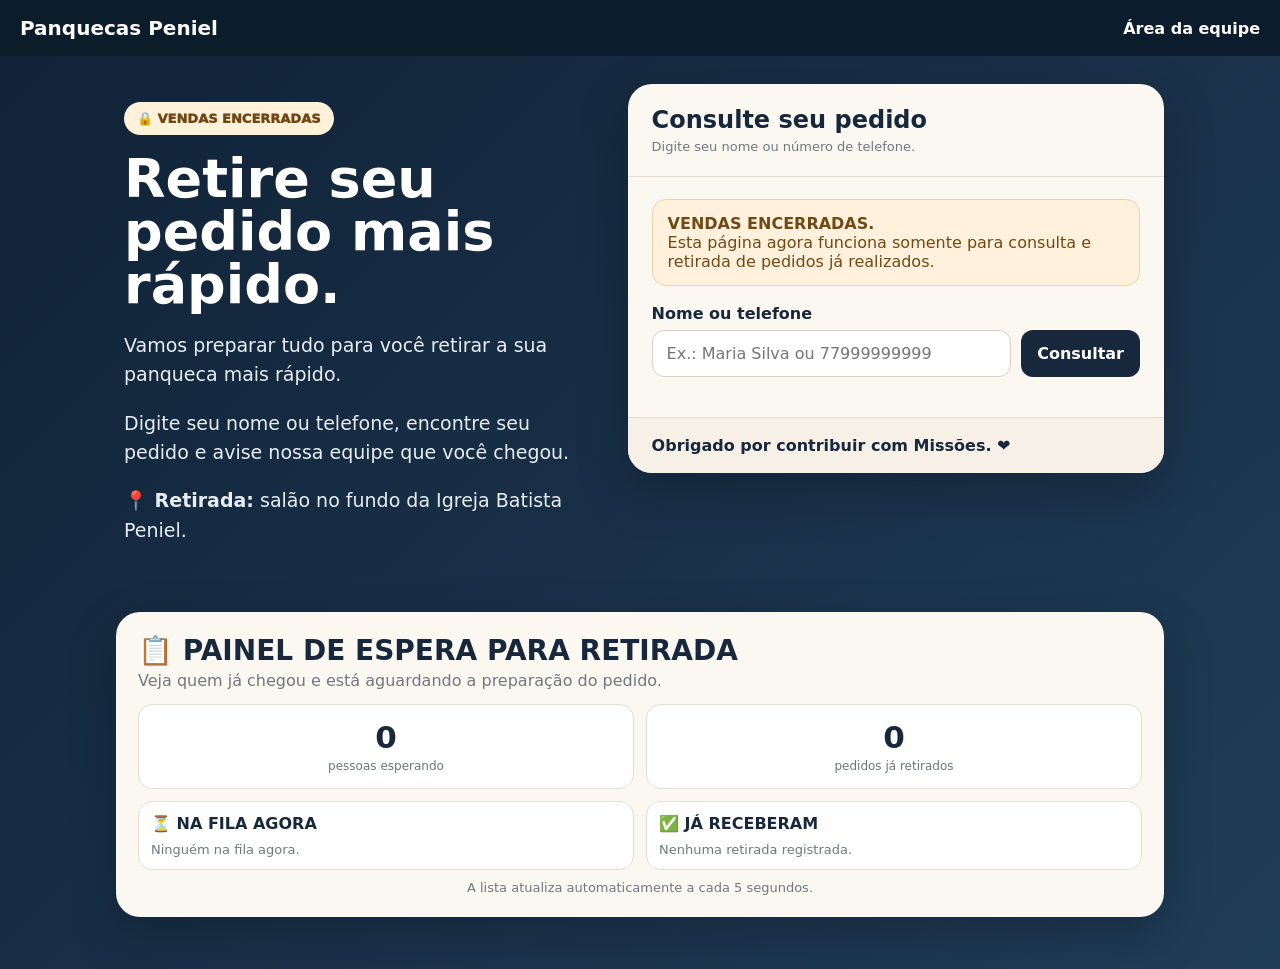
==== index.html @ 9e2b0b53 "Destaca painel público de espera para retirada" ====
<!doctype html>
<html lang="pt-BR">
<head>
  <meta charset="utf-8" />
  <meta name="viewport" content="width=device-width,initial-scale=1,viewport-fit=cover" />
  <title>Panquecas Peniel — Retirada</title>
  <meta name="theme-color" content="#17283c" />
  <style>
    :root{--navy:#17283c;--navy2:#203d58;--cream:#fbf8f2;--gold:#bf852e;--green:#2f6a39;--red:#96382f;--line:#e6ded2;--muted:#70777e}
    *{box-sizing:border-box}
    body{margin:0;font-family:Inter,system-ui,-apple-system,Segoe UI,sans-serif;background:linear-gradient(135deg,#102236,#203d58);color:var(--navy);min-height:100vh}
    button,input,select{font:inherit}
    .top{display:flex;align-items:center;gap:14px;padding:16px 20px;color:#fff;background:rgba(11,28,43,.94);position:sticky;top:0;z-index:5}
    .brand{font-weight:900;font-size:20px}.spacer{flex:1}.top a{color:#fff;text-decoration:none;font-weight:800}
    .wrap{max-width:1080px;margin:0 auto;padding:28px 16px 52px}
    .hero{display:grid;grid-template-columns:1fr 1.1fr;gap:24px;align-items:start}
    .copy{color:#fff;padding:18px 8px}.copy h1{font-size:54px;line-height:.98;margin:18px 0 14px}.copy p{font-size:19px;line-height:1.55;color:#e6edf3}
    .lock{display:inline-block;padding:9px 13px;border-radius:999px;background:#fff1da;color:#6e4714;font-weight:950;font-size:13px}
    .card{background:var(--cream);border-radius:24px;overflow:hidden;box-shadow:0 18px 50px rgba(0,0,0,.25)}
    .head{padding:22px 24px;border-bottom:1px solid var(--line)}.head h2{margin:0 0 5px}.body{padding:22px 24px}.foot{padding:18px 24px;border-top:1px solid var(--line);background:#f6f0e7}
    .notice{padding:14px 15px;border-radius:14px;background:#fff1db;color:#704914;border:1px solid #ecd2a6;margin-bottom:18px}
    label{display:block;font-weight:850;margin:0 0 7px}.lookup{display:grid;grid-template-columns:1fr auto;gap:10px}
    input,select{width:100%;padding:13px 14px;border:1px solid #d7cfc4;border-radius:12px;background:#fff}
    .btn{border:0;border-radius:12px;padding:13px 16px;font-weight:900;cursor:pointer}.primary{background:var(--navy);color:#fff}.gold{background:var(--gold);color:#fff}.ghost{background:#f1ece5;color:#27384b}
    .error{margin-top:14px;padding:12px 14px;border-radius:12px;background:#fdecea;color:#91372f;border:1px solid #f0cbc6}.msg{margin-top:14px;padding:13px 15px;border-radius:12px;background:#e9f4eb;color:#2f6538;border:1px solid #cfe1d2}
    .queue{margin-top:20px;padding:16px;border:1px solid var(--line);border-radius:16px;background:#f7f2ea}.queueBoard{grid-column:1/-1;margin-top:6px;background:var(--cream);border-radius:24px;padding:22px;box-shadow:0 18px 50px rgba(0,0,0,.22)}.queueBoard h2{margin:0 0 4px;font-size:28px}.queueBoard .lead{margin:0 0 14px;color:var(--muted)}.qgrid{display:grid;grid-template-columns:1fr 1fr;gap:12px}.qstat{text-align:center;background:#fff;border:1px solid var(--line);border-radius:14px;padding:14px}.qstat b{display:block;font-size:31px}.qstat span{font-size:12px;color:#6d747a}.qlists{display:grid;grid-template-columns:1fr 1fr;gap:12px;margin-top:12px}.qlist{background:#fff;border:1px solid var(--line);border-radius:14px;padding:12px}.qlist h4{margin:0 0 9px}.qperson{display:flex;justify-content:space-between;align-items:center;gap:8px;padding:9px 0;border-top:1px solid #eee7de}.qperson:first-of-type{border-top:0}.qpos{min-width:30px;height:30px;border-radius:50%;display:grid;place-items:center;background:#fff0d7;font-weight:950;color:#704914}.qname{flex:1;font-weight:800}.qticket{font-size:12px;color:var(--muted)}
    .results{margin-top:18px}.order{border:1px solid #ded5c9;background:#fff;border-radius:16px;padding:15px;margin-top:12px}.order h3{margin:3px 0}.row{display:flex;gap:10px;justify-content:space-between;align-items:flex-start}
    .pill{font-size:11px;font-weight:900;padding:6px 9px;border-radius:999px}.ok{background:#e8f3ea;color:var(--green)}.wait{background:#fdecea;color:var(--red)}
    .qty{display:grid;grid-template-columns:repeat(3,1fr);gap:8px;margin:12px 0}.qty div{text-align:center;background:#f5f1eb;border-radius:10px;padding:9px}.qty b{display:block;font-size:21px}.muted{color:var(--muted);font-size:13px}
    .admin{display:none}.stats{display:grid;grid-template-columns:repeat(auto-fit,minmax(130px,1fr));gap:10px;margin:16px 0}.stat{background:#fff;border:1px solid var(--line);border-radius:14px;padding:13px}.stat b{display:block;font-size:26px}
    .tools{display:grid;grid-template-columns:1fr 220px auto;gap:8px;margin:12px 0}.orders{display:grid;gap:10px}.aitem{background:#fff;border:1px solid var(--line);border-radius:14px;padding:14px;display:grid;grid-template-columns:1.4fr 1fr 1fr 1.3fr;gap:12px;align-items:center}
    .actions{display:flex;flex-wrap:wrap;gap:6px}.actions button,.actions select{font-size:12px;padding:8px;border-radius:9px}.login{max-width:420px;margin:50px auto;background:#fff;border-radius:20px;padding:24px}
    @media(max-width:850px){.hero{grid-template-columns:1fr}.copy h1{font-size:42px}.aitem{grid-template-columns:1fr}.tools{grid-template-columns:1fr}.lookup{grid-template-columns:1fr}.qgrid{grid-template-columns:1fr 1fr}.qlists{grid-template-columns:1fr}}
  </style>
</head>
<body>
  <div class="top"><div class="brand">Panquecas Peniel</div><div class="spacer"></div><a id="modeLink" href="?admin=1">Área da equipe</a></div>
  <div class="wrap">
    <section id="public" class="hero">
      <div class="copy">
        <span class="lock">🔒 VENDAS ENCERRADAS</span>
        <h1>Retire seu pedido mais rápido.</h1>
        <p>Vamos preparar tudo para você retirar a sua panqueca mais rápido.</p>
        <p>Digite seu nome ou telefone, encontre seu pedido e avise nossa equipe que você chegou.</p>
        <p><b>📍 Retirada:</b> salão no fundo da Igreja Batista Peniel.</p>
      </div>
      <div class="card">
        <div class="head"><h2>Consulte seu pedido</h2><div class="muted">Digite seu nome ou número de telefone.</div></div>
        <div class="body">
          <div class="notice"><b>VENDAS ENCERRADAS.</b><br>Esta página agora funciona somente para consulta e retirada de pedidos já realizados.</div>
          <label for="q">Nome ou telefone</label>
          <div class="lookup"><input id="q" autocomplete="name" placeholder="Ex.: Maria Silva ou 77999999999" /><button class="btn primary" id="searchBtn">Consultar</button></div>
          <div id="publicMsg"></div><div id="results" class="results"></div>
          
        </div>
        <div class="foot"><b>Obrigado por contribuir com Missões. ❤️</b></div>
      </div>
      <div class="queueBoard">
        <h2>📋 PAINEL DE ESPERA PARA RETIRADA</h2>
        <p class="lead">Veja quem já chegou e está aguardando a preparação do pedido.</p>
        <div class="qgrid">
          <div class="qstat"><b id="waitingCount">0</b><span>pessoas esperando</span></div>
          <div class="qstat"><b id="receivedCount">0</b><span>pedidos já retirados</span></div>
        </div>
        <div class="qlists">
          <div class="qlist">
            <h4>⏳ NA FILA AGORA</h4>
            <div id="waitingList"><div class="muted">Ninguém na fila agora.</div></div>
          </div>
          <div class="qlist">
            <h4>✅ JÁ RECEBERAM</h4>
            <div id="receivedList"><div class="muted">Nenhuma retirada registrada.</div></div>
          </div>
        </div>
        <div class="muted" style="text-align:center;margin-top:10px">A lista atualiza automaticamente a cada 5 segundos.</div>
      </div>
    </section>
    <section id="admin" class="admin"></section>
  </div>
<script>
const API='https://fymmeiefawrvuwworhso.supabase.co/functions/v1/orders-api';
let currentQuery='',adminPass=sessionStorage.getItem('peniel_admin')||'',orders=[],filter='all';
function esc(s){return String(s??'').replace(/[&<>"]/g,c=>({'&':'&amp;','<':'&lt;','>':'&gt;','"':'&quot;'}[c]))}
async function req(url,opt={}){opt.headers=Object.assign({'Content-Type':'application/json'},opt.headers||{});const r=await fetch(url,opt);const j=await r.json().catch(()=>({}));if(!r.ok)throw new Error(j.error||'Erro ao processar.');return j}
function statusName(s){const m={awaiting_payment:'Aguardando PIX',new:'Novo',confirmed:'Confirmado',preparing:'Em preparo',separated:'Separado',out_for_delivery:'Saiu p/ entrega',waiting_pickup:'Na fila para retirada',delivered:'Entregue',picked_up:'Recebido / retirado',cancelled:'Cancelado'};return m[s]||s}
function renderQueue(j){document.getElementById('waitingCount').textContent=j.waiting||0;document.getElementById('receivedCount').textContent=j.received||0;const w=document.getElementById('waitingList'),r=document.getElementById('receivedList');if(w)w.innerHTML=(j.waiting_list&&j.waiting_list.length)?j.waiting_list.map(p=>'<div class="qperson"><span class="qpos">'+p.position+'</span><span class="qname">'+esc(p.name)+'</span><span class="qticket">'+esc(p.ticket)+'</span></div>').join(''):'<div class="muted">Ninguém na fila agora.</div>';if(r)r.innerHTML=(j.received_list&&j.received_list.length)?j.received_list.map(p=>'<div class="qperson"><span class="qname">✓ '+esc(p.name)+'</span><span class="qticket">'+esc(p.ticket)+'</span></div>').join(''):'<div class="muted">Nenhuma retirada registrada.</div>'}
async function loadQueue(){try{const j=await req(API+'?action=queue');renderQueue(j)}catch(e){}}
function publicOrder(o){
 const pay=o.payment_status==='paid'?'<span class="pill ok">PAGO</span>':'<span class="pill wait">PAGAMENTO PENDENTE</span>';
 let status,action;
 if(o.fulfillment_method==='delivery'){status='🚚 Pedido marcado para entrega';action='<div class="msg">Seu pedido está marcado para <b>entrega</b>. Aguarde a equipe responsável.</div>'}
 else if(o.order_status==='picked_up'){status='✅ Pedido já retirado';action='<div class="msg">Este pedido já foi marcado como <b>recebido</b>.</div>'}
 else if(o.order_status==='waiting_pickup'){status='⏳ Você está na fila';action='<div class="msg"><b>Vamos preparar tudo para você retirar a sua panqueca mais rápido.</b><br>Dirija-se ao salão no fundo da Igreja Peniel.</div>'}
 else{status='🥞 Pedido localizado';action='<button class="btn gold" style="width:100%" onclick="joinQueue(\''+esc(o.protocol)+'\')">Já cheguei — entrar na fila</button>'}
 return '<div class="order"><div class="row"><div><div class="muted">'+status+'</div><h3>'+esc(o.customer_name)+'</h3><div class="muted">'+esc(o.protocol)+'</div></div>'+pay+'</div><div class="qty"><div><b>'+o.beef_qty+'</b><span>carne</span></div><div><b>'+o.chicken_qty+'</b><span>frango</span></div><div><b>'+o.total_items+'</b><span>total</span></div></div>'+action+'</div>';
}
async function searchOrder(){currentQuery=document.getElementById('q').value.trim();const msg=document.getElementById('publicMsg'),box=document.getElementById('results');msg.innerHTML='';box.innerHTML='';if(currentQuery.length<3){msg.innerHTML='<div class="error">Digite seu nome ou telefone.</div>';return}document.getElementById('searchBtn').disabled=true;try{const j=await req(API+'?action=lookup',{method:'POST',body:JSON.stringify({query:currentQuery})});if(!j.matches||!j.matches.length){msg.innerHTML='<div class="error">Não encontramos um pedido com esse nome ou telefone. Procure a equipe caso precise de ajuda.</div>'}else{box.innerHTML=(j.matches.length>1?'<b>Encontramos mais de um pedido. Escolha o seu:</b>':'')+j.matches.map(publicOrder).join('')}if(j.counts){renderQueue(j.counts)}}catch(e){msg.innerHTML='<div class="error">'+esc(e.message)+'</div>'}finally{document.getElementById('searchBtn').disabled=false}}
async function joinQueue(protocol){const msg=document.getElementById('publicMsg');try{const j=await req(API+'?action=join_waitlist',{method:'POST',body:JSON.stringify({protocol,query:currentQuery})});msg.innerHTML='<div class="msg">'+esc(j.message||'Você entrou na fila de retirada.')+'</div>';await searchOrder()}catch(e){msg.innerHTML='<div class="error">'+esc(e.message)+'</div>'}}
document.getElementById('searchBtn').onclick=searchOrder;document.getElementById('q').addEventListener('keydown',e=>{if(e.key==='Enter')searchOrder()});
function adminLogin(){adminPass=document.getElementById('pass').value;loadOrders(true)}
function adminLogout(){sessionStorage.removeItem('peniel_admin');adminPass='';orders=[];renderAdmin()}
async function loadOrders(login){try{const j=await req(API+'?action=list',{headers:{'x-admin-password':adminPass}});orders=j.orders||[];sessionStorage.setItem('peniel_admin',adminPass);renderAdmin()}catch(e){if(login)adminPass='';renderAdmin(e.message)}}
async function updateOrder(protocol,patch){try{await req(API+'?action=update',{method:'PATCH',headers:{'x-admin-password':adminPass},body:JSON.stringify(Object.assign({protocol},patch))});await loadOrders(false)}catch(e){alert(e.message)}}
function renderAdmin(err){
 const root=document.getElementById('admin');
 if(!adminPass){root.innerHTML='<div class="login"><h2>Área da equipe</h2><p class="muted">Entre para controlar a fila de retirada.</p><label>Senha</label><input id="pass" type="password" placeholder="Senha da equipe"><div style="height:10px"></div><button class="btn primary" onclick="adminLogin()">Entrar</button>'+(err?'<div class="error">'+esc(err)+'</div>':'')+'</div>';return}
 const waiting=orders.filter(o=>o.fulfillment_method==='pickup'&&o.order_status==='waiting_pickup').length,received=orders.filter(o=>o.fulfillment_method==='pickup'&&o.order_status==='picked_up').length,delivered=orders.filter(o=>o.fulfillment_method==='delivery'&&o.order_status==='delivered').length,paid=orders.filter(o=>o.payment_status==='paid').length,items=orders.reduce((a,o)=>a+Number(o.total_items||0),0),list=orders.filter(o=>filter==='all'||o.order_status===filter);
 const opts=['all','waiting_pickup','picked_up','new','confirmed','preparing','separated','out_for_delivery','delivered','cancelled'].map(s=>'<option value="'+s+'" '+(filter===s?'selected':'')+'>'+(s==='all'?'Todos os status':statusName(s))+'</option>').join('');
 root.innerHTML='<div class="card"><div class="head"><div class="row"><div><h2>Fila e entregas</h2><div class="muted">Atualização automática a cada 5 segundos.</div></div><button class="btn ghost" onclick="adminLogout()">Sair</button></div></div><div class="body"><div class="stats"><div class="stat">Na fila<b>'+waiting+'</b></div><div class="stat">Já retiraram<b>'+received+'</b></div><div class="stat">Entregues<b>'+delivered+'</b></div><div class="stat">Pagos<b>'+paid+'</b></div><div class="stat">Pedidos<b>'+orders.length+'</b></div><div class="stat">Panquecas<b>'+items+'</b></div></div><div class="tools"><input id="asearch" placeholder="Buscar nome ou protocolo"><select onchange="filter=this.value;renderAdmin()">'+opts+'</select><button class="btn ghost" onclick="loadOrders(false)">Atualizar</button></div><div class="orders" id="ordersBox">'+list.map(adminRow).join('')+'</div></div></div>';
 document.getElementById('asearch').addEventListener('input',function(){const q=this.value.toLowerCase();document.getElementById('ordersBox').innerHTML=orders.filter(o=>(filter==='all'||o.order_status===filter)&&(o.customer_name.toLowerCase().includes(q)||o.protocol.toLowerCase().includes(q))).map(adminRow).join('')});
}
function adminRow(o){
 let quick='';
 if(o.fulfillment_method==='pickup'&&o.order_status==='waiting_pickup')quick='<button class="btn gold" onclick="updateOrder(\''+o.protocol+'\',{order_status:\'picked_up\'})">✓ Recebido</button>';
 else if(o.fulfillment_method==='pickup'&&o.order_status!=='picked_up'&&o.order_status!=='cancelled')quick='<button class="btn ghost" onclick="updateOrder(\''+o.protocol+'\',{order_status:\'waiting_pickup\'})">Colocar na fila</button>';
 else if(o.fulfillment_method==='delivery'&&o.order_status!=='delivered'&&o.order_status!=='cancelled')quick='<button class="btn gold" onclick="updateOrder(\''+o.protocol+'\',{order_status:\'delivered\'})">✓ Entregue</button>';
 const statusOpts=['new','confirmed','preparing','separated','waiting_pickup','picked_up','out_for_delivery','delivered','cancelled'].map(s=>'<option value="'+s+'" '+(o.order_status===s?'selected':'')+'>'+statusName(s)+'</option>').join('');
 return '<div class="aitem"><div><b>'+esc(o.protocol)+' · '+esc(o.customer_name)+'</b><div class="muted">'+esc(o.whatsapp||'')+'</div></div><div><b>'+o.beef_qty+' carne · '+o.chicken_qty+' frango</b><div class="muted">'+o.total_items+' panquecas</div></div><div><span class="pill '+(o.payment_status==='paid'?'ok':'wait')+'">'+(o.payment_status==='paid'?'PAGO':'A RECEBER')+'</span><div class="muted">'+(o.fulfillment_method==='delivery'?'ENTREGA':'RETIRADA')+'</div></div><div class="actions">'+quick+'<select onchange="updateOrder(\''+o.protocol+'\',{order_status:this.value})">'+statusOpts+'</select></div></div>';
}
const isAdmin=new URLSearchParams(location.search).get('admin')==='1';
if(isAdmin){document.getElementById('public').style.display='none';document.getElementById('admin').style.display='block';document.getElementById('modeLink').textContent='← Voltar';document.getElementById('modeLink').href='?';renderAdmin();if(adminPass)loadOrders(false);setInterval(()=>{if(adminPass)loadOrders(false)},5000)}
else{loadQueue();setInterval(loadQueue,5000)}
</script>
</body>
</html>
<!-- deploy-trigger: 2026-09-20 -->
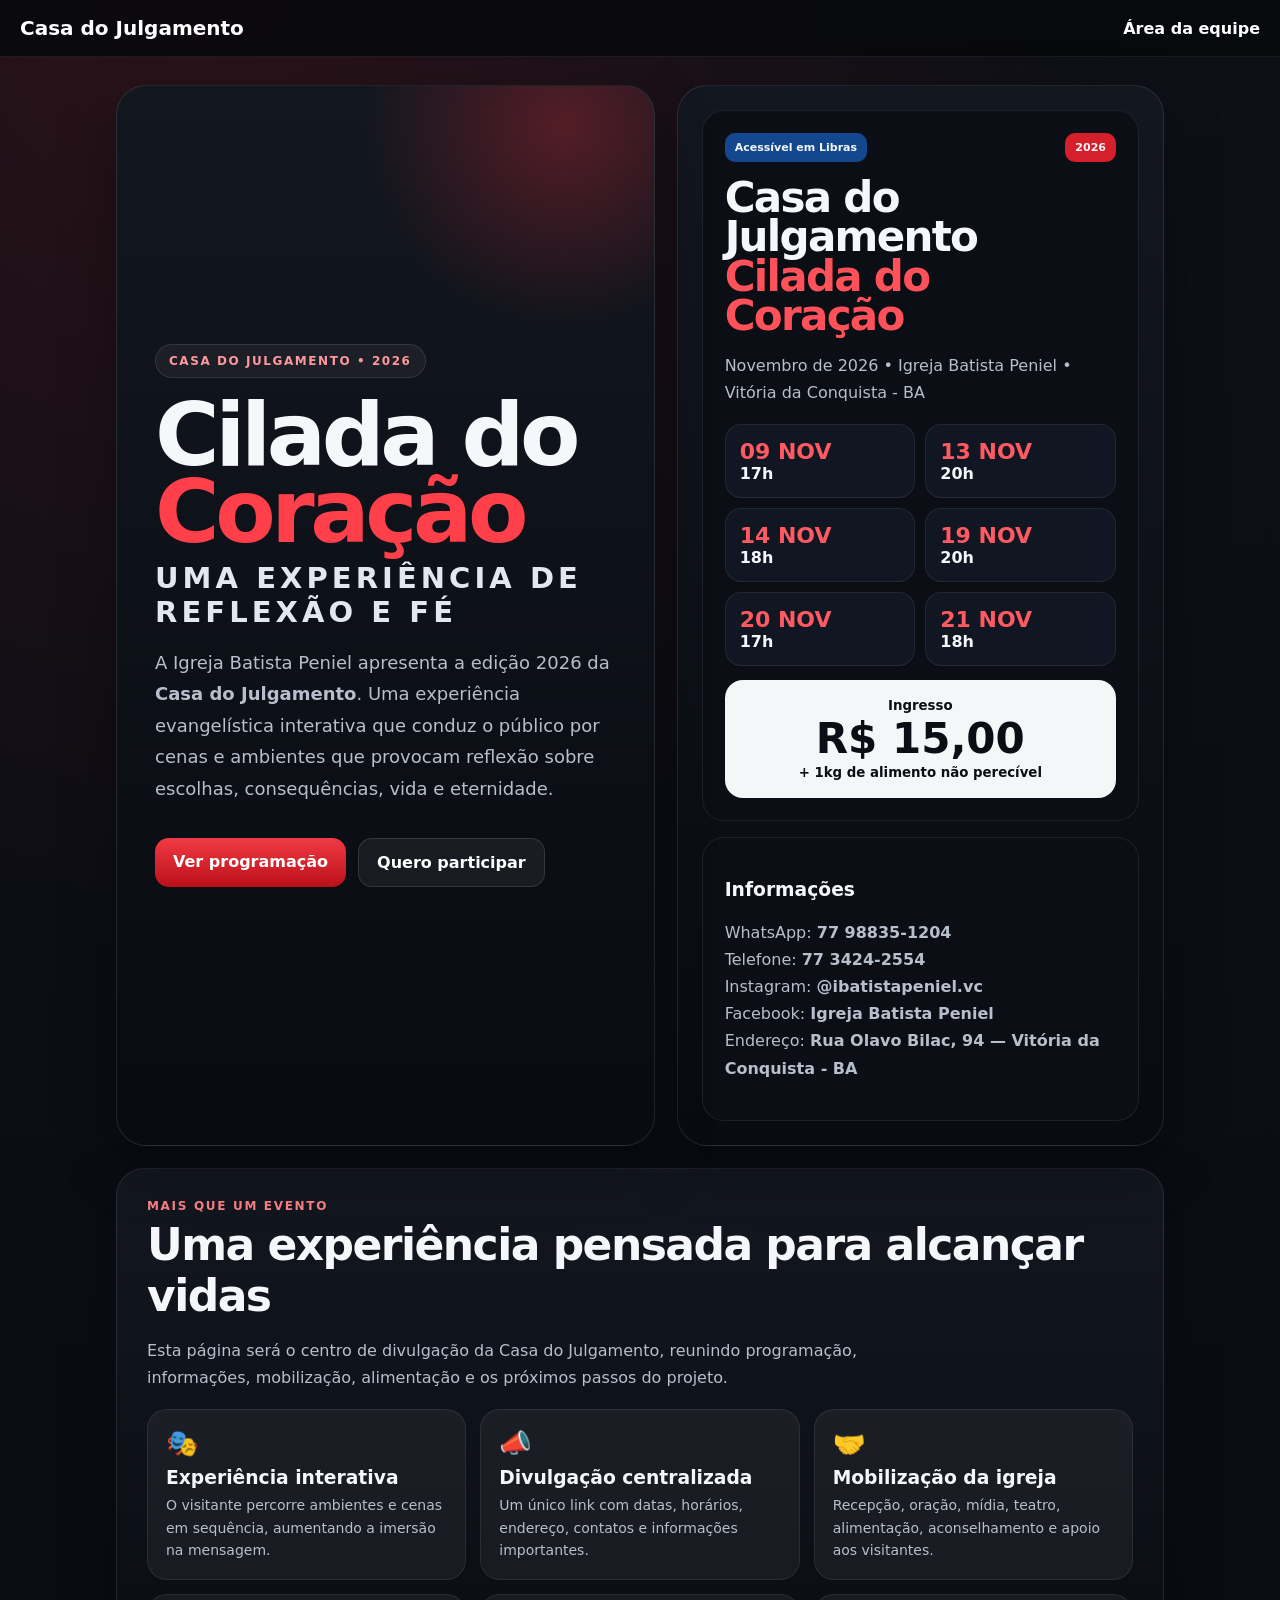
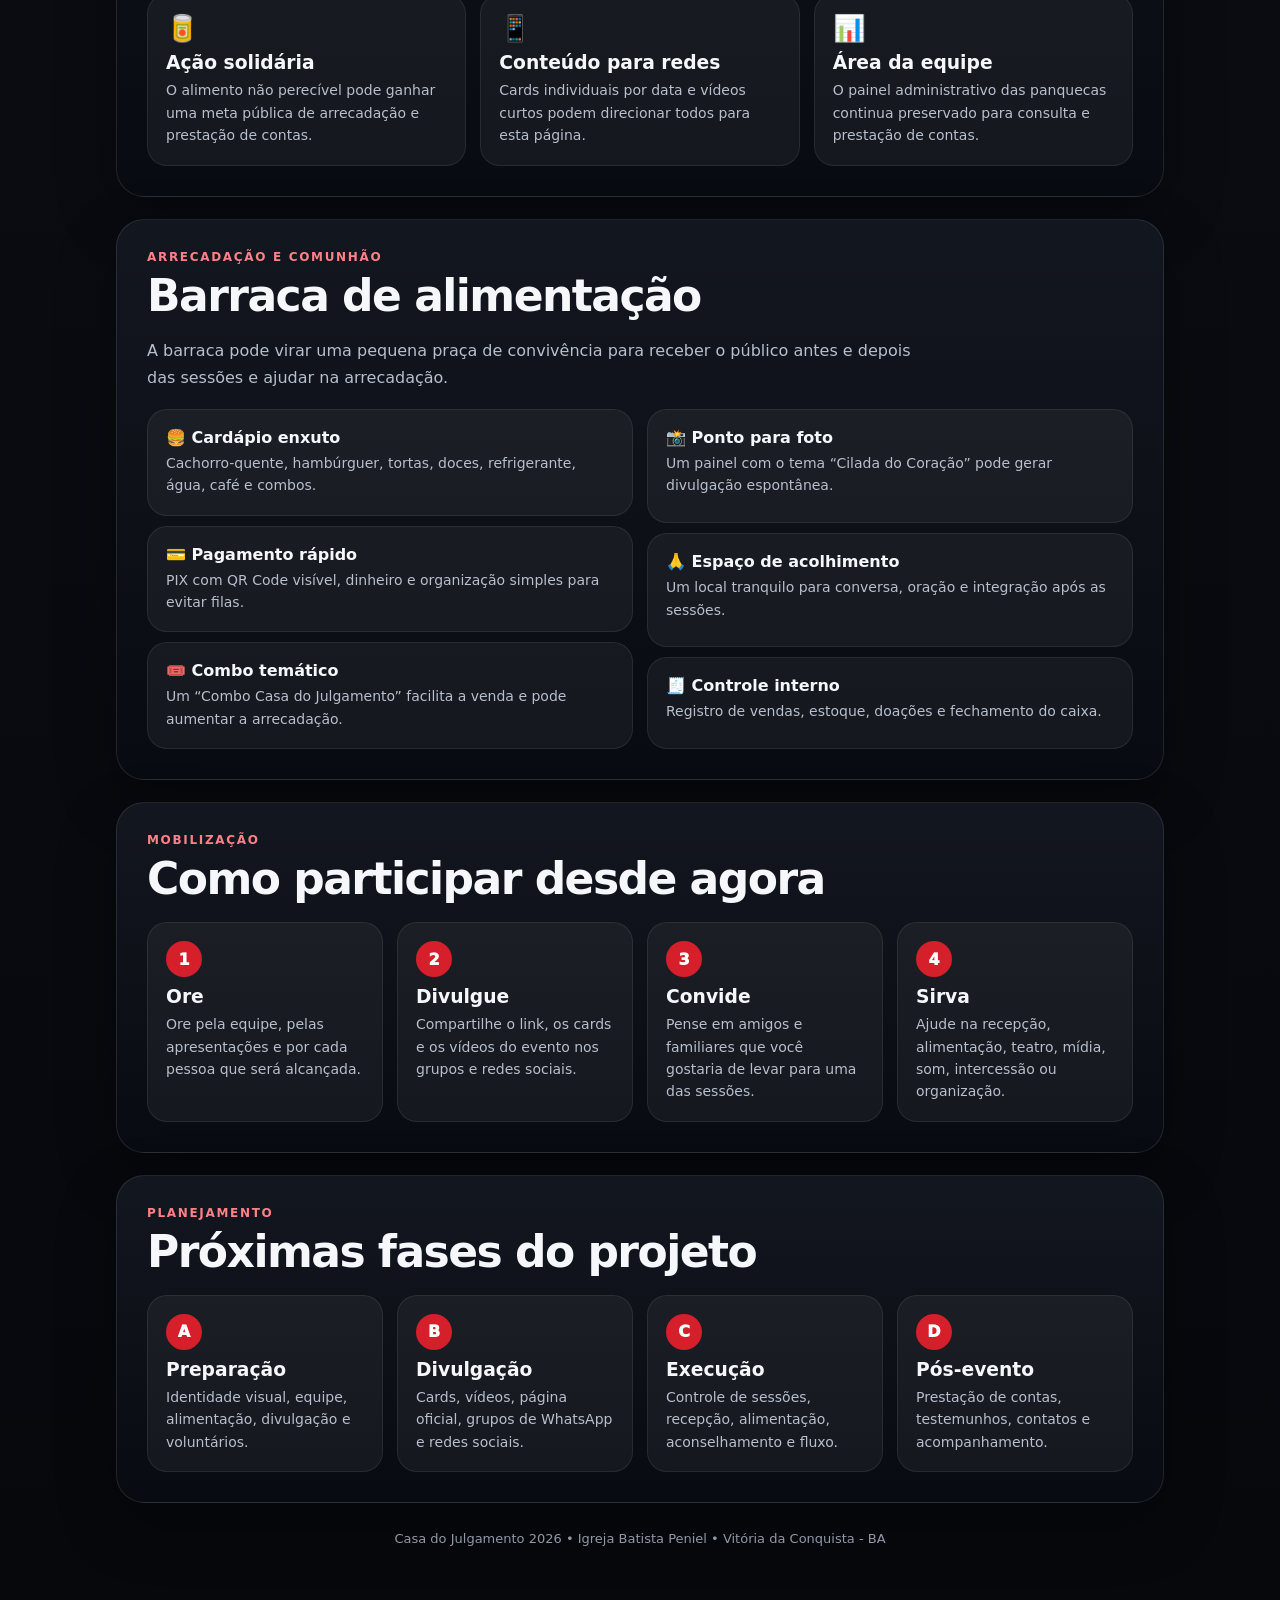
==== commit 9e1921a0: "Atualiza home para Casa do Julgamento 2026" ====
--- a/index.html
+++ b/index.html
@@ -3,7 +3,7 @@
 <head>
   <meta charset="utf-8" />
   <meta name="viewport" content="width=device-width,initial-scale=1,viewport-fit=cover" />
-  <title>Panquecas Peniel — Retirada</title>
+  <title>Casa do Julgamento 2026 — Igreja Batista Peniel</title>
   <meta name="theme-color" content="#17283c" />
   <style>
     :root{--navy:#17283c;--navy2:#203d58;--cream:#fbf8f2;--gold:#bf852e;--green:#2f6a39;--red:#96382f;--line:#e6ded2;--muted:#70777e}
@@ -23,57 +23,144 @@
     input,select{width:100%;padding:13px 14px;border:1px solid #d7cfc4;border-radius:12px;background:#fff}
     .btn{border:0;border-radius:12px;padding:13px 16px;font-weight:900;cursor:pointer}.primary{background:var(--navy);color:#fff}.gold{background:var(--gold);color:#fff}.ghost{background:#f1ece5;color:#27384b}
     .error{margin-top:14px;padding:12px 14px;border-radius:12px;background:#fdecea;color:#91372f;border:1px solid #f0cbc6}.msg{margin-top:14px;padding:13px 15px;border-radius:12px;background:#e9f4eb;color:#2f6538;border:1px solid #cfe1d2}
-    .queue{margin-top:20px;padding:16px;border:1px solid var(--line);border-radius:16px;background:#f7f2ea}.queueBoard{grid-column:1/-1;margin-top:6px;background:var(--cream);border-radius:24px;padding:22px;box-shadow:0 18px 50px rgba(0,0,0,.22)}.queueBoard h2{margin:0 0 4px;font-size:28px}.queueBoard .lead{margin:0 0 14px;color:var(--muted)}.qgrid{display:grid;grid-template-columns:1fr 1fr;gap:12px}.qstat{text-align:center;background:#fff;border:1px solid var(--line);border-radius:14px;padding:14px}.qstat b{display:block;font-size:31px}.qstat span{font-size:12px;color:#6d747a}.qlists{display:grid;grid-template-columns:1fr 1fr;gap:12px;margin-top:12px}.qlist{background:#fff;border:1px solid var(--line);border-radius:14px;padding:12px}.qlist h4{margin:0 0 9px}.qperson{display:flex;justify-content:space-between;align-items:center;gap:8px;padding:9px 0;border-top:1px solid #eee7de}.qperson:first-of-type{border-top:0}.qpos{min-width:30px;height:30px;border-radius:50%;display:grid;place-items:center;background:#fff0d7;font-weight:950;color:#704914}.qname{flex:1;font-weight:800}.qticket{font-size:12px;color:var(--muted)}
+    .queue{margin-top:20px;padding:16px;border:1px solid var(--line);border-radius:16px;background:#f7f2ea}.queueBoard{grid-column:1/-1;margin-top:6px;background:var(--cream);border-radius:24px;padding:22px;box-shadow:0 18px 50px rgba(0,0,0,.22)}.queueBoard h2{margin:0 0 4px;font-size:28px}.queueBoard .lead{margin:0 0 14px;color:var(--muted)}.qgrid{display:grid;grid-template-columns:1fr 1fr;gap:12px}.qstat{text-align:center;background:#fff;border:1px solid var(--line);border-radius:14px;padding:14px}.qstat b{display:block;font-size:31px}.qstat span{font-size:12px;color:#6d747a}.qlists{display:grid;grid-template-columns:1fr 1fr;gap:12px;margin-top:12px}.qlist{background:#fff;border:1px solid var(--line);border-radius:14px;padding:12px}.qlist h4{margin:0 0 9px}.qperson{display:flex;justify-content:space-between;align-items:center;gap:8px;padding:9px 0;border-top:1px solid #eee7de}.quickReceived{background:#2f6a39;color:#fff;border:0;border-radius:9px;padding:8px 10px;font-weight:900;cursor:pointer;white-space:nowrap}.qperson:first-of-type{border-top:0}.qpos{min-width:30px;height:30px;border-radius:50%;display:grid;place-items:center;background:#fff0d7;font-weight:950;color:#704914}.qname{flex:1;font-weight:800}.qticket{font-size:12px;color:var(--muted)}
     .results{margin-top:18px}.order{border:1px solid #ded5c9;background:#fff;border-radius:16px;padding:15px;margin-top:12px}.order h3{margin:3px 0}.row{display:flex;gap:10px;justify-content:space-between;align-items:flex-start}
     .pill{font-size:11px;font-weight:900;padding:6px 9px;border-radius:999px}.ok{background:#e8f3ea;color:var(--green)}.wait{background:#fdecea;color:var(--red)}
     .qty{display:grid;grid-template-columns:repeat(3,1fr);gap:8px;margin:12px 0}.qty div{text-align:center;background:#f5f1eb;border-radius:10px;padding:9px}.qty b{display:block;font-size:21px}.muted{color:var(--muted);font-size:13px}
     .admin{display:none}.stats{display:grid;grid-template-columns:repeat(auto-fit,minmax(130px,1fr));gap:10px;margin:16px 0}.stat{background:#fff;border:1px solid var(--line);border-radius:14px;padding:13px}.stat b{display:block;font-size:26px}
     .tools{display:grid;grid-template-columns:1fr 220px auto;gap:8px;margin:12px 0}.orders{display:grid;gap:10px}.aitem{background:#fff;border:1px solid var(--line);border-radius:14px;padding:14px;display:grid;grid-template-columns:1.4fr 1fr 1fr 1.3fr;gap:12px;align-items:center}
-    .actions{display:flex;flex-wrap:wrap;gap:6px}.actions button,.actions select{font-size:12px;padding:8px;border-radius:9px}.login{max-width:420px;margin:50px auto;background:#fff;border-radius:20px;padding:24px}
+    .actions{display:flex;flex-wrap:wrap;gap:6px}.nameLine{display:flex;align-items:center;gap:8px;flex-wrap:wrap}.receivedBtn{background:#2f6a39;color:#fff;border:0;border-radius:9px;padding:7px 10px;font-weight:900;cursor:pointer}.actions button,.actions select{font-size:12px;padding:8px;border-radius:9px}.login{max-width:420px;margin:50px auto;background:#fff;border-radius:20px;padding:24px}
     @media(max-width:850px){.hero{grid-template-columns:1fr}.copy h1{font-size:42px}.aitem{grid-template-columns:1fr}.tools{grid-template-columns:1fr}.lookup{grid-template-columns:1fr}.qgrid{grid-template-columns:1fr 1fr}.qlists{grid-template-columns:1fr}}
+  
+    /* Casa do Julgamento 2026 */
+    .cj-public{color:#f5f7fb}
+    .cj-hero{display:grid;grid-template-columns:1.05fr .95fr;gap:22px}
+    .cj-hero-main,.cj-side,.cj-section{background:linear-gradient(180deg,rgba(19,23,32,.98),rgba(8,11,17,.98));border:1px solid rgba(255,255,255,.10);box-shadow:0 22px 60px rgba(0,0,0,.32)}
+    .cj-hero-main{border-radius:30px;padding:42px 38px;min-height:540px;display:flex;flex-direction:column;justify-content:center;position:relative;overflow:hidden}
+    .cj-hero-main:before{content:"";position:absolute;right:-120px;top:-170px;width:420px;height:420px;border-radius:50%;background:radial-gradient(circle,rgba(255,45,56,.28),rgba(255,45,56,0) 68%)}
+    .cj-kicker{width:max-content;max-width:100%;padding:9px 13px;border:1px solid rgba(255,255,255,.10);border-radius:999px;background:rgba(255,255,255,.05);color:#ff989d;font-size:12px;font-weight:900;letter-spacing:.13em}
+    .cj-hero-main h1{font-size:clamp(52px,7vw,88px);line-height:.88;letter-spacing:-.05em;margin:18px 0 10px;position:relative}.cj-hero-main h1 span{color:#ff3f49}
+    .cj-theme{font-size:clamp(19px,2.4vw,29px);letter-spacing:.14em;text-transform:uppercase;font-weight:900;color:#e3e8ef;position:relative}
+    .cj-lead{font-size:18px;line-height:1.75;color:#b7bfcc;max-width:700px;position:relative}
+    .cj-actions{display:flex;gap:12px;flex-wrap:wrap;margin-top:16px;position:relative}.cj-btn{padding:14px 18px;border-radius:14px;font-weight:900;text-decoration:none}.cj-primary{background:linear-gradient(180deg,#f03a44,#bb1019);color:#fff}.cj-ghost{background:rgba(255,255,255,.06);border:1px solid rgba(255,255,255,.12);color:#fff}
+    .cj-side{border-radius:30px;padding:24px;display:flex;flex-direction:column;gap:16px}.cj-poster,.cj-contact{background:#0b0e14;border:1px solid rgba(255,255,255,.08);border-radius:22px;padding:22px}.cj-poster-top{display:flex;justify-content:space-between;gap:10px}.cj-pill{padding:8px 10px;border-radius:10px;font-size:11px;font-weight:900}.cj-blue{background:#14488e}.cj-red{background:#d51f2a}
+    .cj-poster h2{font-size:42px;line-height:.94;letter-spacing:-.04em;margin:16px 0 8px}.cj-poster h2 span{display:block;color:#ff5159}.cj-poster>p,.cj-contact p{color:#b7bfcc;line-height:1.7}
+    .cj-dates{display:grid;grid-template-columns:1fr 1fr;gap:10px;margin-top:18px}.cj-dates div{background:#111722;border:1px solid rgba(255,255,255,.07);border-radius:16px;padding:14px}.cj-dates b{display:block;color:#ff5961;font-size:22px}.cj-dates span{font-weight:800}
+    .cj-price{margin-top:14px;border-radius:18px;background:#f5f6f8;color:#0b0e14;padding:18px;text-align:center}.cj-price small{display:block;font-weight:800}.cj-price strong{display:block;font-size:42px;line-height:1;margin:5px 0}
+    .cj-section{margin-top:22px;border-radius:28px;padding:30px}.cj-eyebrow{color:#ff8187;font-weight:900;font-size:12px;letter-spacing:.14em;margin-bottom:6px}.cj-section h2{margin:0;font-size:clamp(30px,4vw,44px);letter-spacing:-.035em}.cj-desc{max-width:780px;color:#b7bfcc;line-height:1.7}
+    .cj-grid3{display:grid;grid-template-columns:repeat(3,1fr);gap:14px;margin-top:18px}.cj-grid3 article,.cj-list div,.cj-steps>div{background:rgba(255,255,255,.05);border:1px solid rgba(255,255,255,.08);border-radius:20px;padding:18px}.cj-grid3 i{font-style:normal;font-size:26px}.cj-grid3 h3,.cj-steps h3{margin:9px 0 6px}.cj-grid3 p,.cj-list span,.cj-steps p{color:#b7bfcc;line-height:1.6;font-size:14px;margin:0}
+    .cj-grid2{display:grid;grid-template-columns:1fr 1fr;gap:14px;margin-top:18px}.cj-list{display:grid;gap:10px}.cj-list b,.cj-list span{display:block}.cj-list b{margin-bottom:5px}
+    .cj-steps{display:grid;grid-template-columns:repeat(4,1fr);gap:14px;margin-top:18px}.cj-steps em{display:grid;place-items:center;width:36px;height:36px;border-radius:50%;background:#d51f2a;color:#fff;font-style:normal;font-weight:950}
+    .cj-footer{text-align:center;color:#8e98a7;padding:28px 10px 6px;font-size:13px}
+    body{background:radial-gradient(circle at 15% 0%,rgba(213,31,42,.15),transparent 28%),linear-gradient(180deg,#0d1017,#07080c);color:#f5f7fb}
+    .top{background:rgba(7,8,12,.88);border-bottom:1px solid rgba(255,255,255,.08)}.top .brand{color:#fff}.top a{color:#fff}
+    @media(max-width:960px){.cj-hero,.cj-grid2{grid-template-columns:1fr}.cj-grid3{grid-template-columns:1fr 1fr}.cj-steps{grid-template-columns:1fr 1fr}}
+    @media(max-width:680px){.cj-hero-main{padding:30px 22px;min-height:auto}.cj-side{padding:16px}.cj-section{padding:22px}.cj-grid3,.cj-steps,.cj-dates{grid-template-columns:1fr}.cj-poster h2{font-size:34px}}
+
   </style>
 </head>
 <body>
-  <div class="top"><div class="brand">Panquecas Peniel</div><div class="spacer"></div><a id="modeLink" href="?admin=1">Área da equipe</a></div>
+  <div class="top"><div class="brand">Casa do Julgamento</div><div class="spacer"></div><a id="modeLink" href="?admin=1">Área da equipe</a></div>
   <div class="wrap">
-    <section id="public" class="hero">
-      <div class="copy">
-        <span class="lock">🔒 VENDAS ENCERRADAS</span>
-        <h1>Retire seu pedido mais rápido.</h1>
-        <p>Vamos preparar tudo para você retirar a sua panqueca mais rápido.</p>
-        <p>Digite seu nome ou telefone, encontre seu pedido e avise nossa equipe que você chegou.</p>
-        <p><b>📍 Retirada:</b> salão no fundo da Igreja Batista Peniel.</p>
+
+    <section id="public" class="cj-public">
+      <div class="cj-hero">
+        <div class="cj-hero-main">
+          <div class="cj-kicker">CASA DO JULGAMENTO • 2026</div>
+          <h1>Cilada do <span>Coração</span></h1>
+          <div class="cj-theme">Uma experiência de reflexão e fé</div>
+          <p class="cj-lead">A Igreja Batista Peniel apresenta a edição 2026 da <b>Casa do Julgamento</b>. Uma experiência evangelística interativa que conduz o público por cenas e ambientes que provocam reflexão sobre escolhas, consequências, vida e eternidade.</p>
+          <div class="cj-actions">
+            <a class="cj-btn cj-primary" href="#programacao">Ver programação</a>
+            <a class="cj-btn cj-ghost" href="#participar">Quero participar</a>
+          </div>
+        </div>
+
+        <aside class="cj-side" id="programacao">
+          <div class="cj-poster">
+            <div class="cj-poster-top">
+              <span class="cj-pill cj-blue">Acessível em Libras</span>
+              <span class="cj-pill cj-red">2026</span>
+            </div>
+            <h2>Casa do Julgamento <span>Cilada do Coração</span></h2>
+            <p>Novembro de 2026 • Igreja Batista Peniel • Vitória da Conquista - BA</p>
+            <div class="cj-dates">
+              <div><b>09 NOV</b><span>17h</span></div>
+              <div><b>13 NOV</b><span>20h</span></div>
+              <div><b>14 NOV</b><span>18h</span></div>
+              <div><b>19 NOV</b><span>20h</span></div>
+              <div><b>20 NOV</b><span>17h</span></div>
+              <div><b>21 NOV</b><span>18h</span></div>
+            </div>
+            <div class="cj-price"><small>Ingresso</small><strong>R$ 15,00</strong><small>+ 1kg de alimento não perecível</small></div>
+          </div>
+
+          <div class="cj-contact">
+            <h3>Informações</h3>
+            <p>WhatsApp: <b>77 98835-1204</b><br>
+            Telefone: <b>77 3424-2554</b><br>
+            Instagram: <b>@ibatistapeniel.vc</b><br>
+            Facebook: <b>Igreja Batista Peniel</b><br>
+            Endereço: <b>Rua Olavo Bilac, 94 — Vitória da Conquista - BA</b></p>
+          </div>
+        </aside>
       </div>
-      <div class="card">
-        <div class="head"><h2>Consulte seu pedido</h2><div class="muted">Digite seu nome ou número de telefone.</div></div>
-        <div class="body">
-          <div class="notice"><b>VENDAS ENCERRADAS.</b><br>Esta página agora funciona somente para consulta e retirada de pedidos já realizados.</div>
-          <label for="q">Nome ou telefone</label>
-          <div class="lookup"><input id="q" autocomplete="name" placeholder="Ex.: Maria Silva ou 77999999999" /><button class="btn primary" id="searchBtn">Consultar</button></div>
-          <div id="publicMsg"></div><div id="results" class="results"></div>
-          
-        </div>
-        <div class="foot"><b>Obrigado por contribuir com Missões. ❤️</b></div>
-      </div>
-      <div class="queueBoard">
-        <h2>📋 PAINEL DE ESPERA PARA RETIRADA</h2>
-        <p class="lead">Veja quem já chegou e está aguardando a preparação do pedido.</p>
-        <div class="qgrid">
-          <div class="qstat"><b id="waitingCount">0</b><span>pessoas esperando</span></div>
-          <div class="qstat"><b id="receivedCount">0</b><span>pedidos já retirados</span></div>
-        </div>
-        <div class="qlists">
-          <div class="qlist">
-            <h4>⏳ NA FILA AGORA</h4>
-            <div id="waitingList"><div class="muted">Ninguém na fila agora.</div></div>
-          </div>
-          <div class="qlist">
-            <h4>✅ JÁ RECEBERAM</h4>
-            <div id="receivedList"><div class="muted">Nenhuma retirada registrada.</div></div>
-          </div>
-        </div>
-        <div class="muted" style="text-align:center;margin-top:10px">A lista atualiza automaticamente a cada 5 segundos.</div>
-      </div>
+
+      <section class="cj-section" id="sobre">
+        <div class="cj-eyebrow">MAIS QUE UM EVENTO</div>
+        <h2>Uma experiência pensada para alcançar vidas</h2>
+        <p class="cj-desc">Esta página será o centro de divulgação da Casa do Julgamento, reunindo programação, informações, mobilização, alimentação e os próximos passos do projeto.</p>
+        <div class="cj-grid3">
+          <article><i>🎭</i><h3>Experiência interativa</h3><p>O visitante percorre ambientes e cenas em sequência, aumentando a imersão na mensagem.</p></article>
+          <article><i>📣</i><h3>Divulgação centralizada</h3><p>Um único link com datas, horários, endereço, contatos e informações importantes.</p></article>
+          <article><i>🤝</i><h3>Mobilização da igreja</h3><p>Recepção, oração, mídia, teatro, alimentação, aconselhamento e apoio aos visitantes.</p></article>
+          <article><i>🥫</i><h3>Ação solidária</h3><p>O alimento não perecível pode ganhar uma meta pública de arrecadação e prestação de contas.</p></article>
+          <article><i>📱</i><h3>Conteúdo para redes</h3><p>Cards individuais por data e vídeos curtos podem direcionar todos para esta página.</p></article>
+          <article><i>📊</i><h3>Área da equipe</h3><p>O painel administrativo das panquecas continua preservado para consulta e prestação de contas.</p></article>
+        </div>
+      </section>
+
+      <section class="cj-section" id="alimentacao">
+        <div class="cj-eyebrow">ARRECADAÇÃO E COMUNHÃO</div>
+        <h2>Barraca de alimentação</h2>
+        <p class="cj-desc">A barraca pode virar uma pequena praça de convivência para receber o público antes e depois das sessões e ajudar na arrecadação.</p>
+        <div class="cj-grid2">
+          <div class="cj-list">
+            <div><b>🍔 Cardápio enxuto</b><span>Cachorro-quente, hambúrguer, tortas, doces, refrigerante, água, café e combos.</span></div>
+            <div><b>💳 Pagamento rápido</b><span>PIX com QR Code visível, dinheiro e organização simples para evitar filas.</span></div>
+            <div><b>🎟️ Combo temático</b><span>Um “Combo Casa do Julgamento” facilita a venda e pode aumentar a arrecadação.</span></div>
+          </div>
+          <div class="cj-list">
+            <div><b>📸 Ponto para foto</b><span>Um painel com o tema “Cilada do Coração” pode gerar divulgação espontânea.</span></div>
+            <div><b>🙏 Espaço de acolhimento</b><span>Um local tranquilo para conversa, oração e integração após as sessões.</span></div>
+            <div><b>🧾 Controle interno</b><span>Registro de vendas, estoque, doações e fechamento do caixa.</span></div>
+          </div>
+        </div>
+      </section>
+
+      <section class="cj-section" id="participar">
+        <div class="cj-eyebrow">MOBILIZAÇÃO</div>
+        <h2>Como participar desde agora</h2>
+        <div class="cj-steps">
+          <div><em>1</em><h3>Ore</h3><p>Ore pela equipe, pelas apresentações e por cada pessoa que será alcançada.</p></div>
+          <div><em>2</em><h3>Divulgue</h3><p>Compartilhe o link, os cards e os vídeos do evento nos grupos e redes sociais.</p></div>
+          <div><em>3</em><h3>Convide</h3><p>Pense em amigos e familiares que você gostaria de levar para uma das sessões.</p></div>
+          <div><em>4</em><h3>Sirva</h3><p>Ajude na recepção, alimentação, teatro, mídia, som, intercessão ou organização.</p></div>
+        </div>
+      </section>
+
+      <section class="cj-section">
+        <div class="cj-eyebrow">PLANEJAMENTO</div>
+        <h2>Próximas fases do projeto</h2>
+        <div class="cj-steps">
+          <div><em>A</em><h3>Preparação</h3><p>Identidade visual, equipe, alimentação, divulgação e voluntários.</p></div>
+          <div><em>B</em><h3>Divulgação</h3><p>Cards, vídeos, página oficial, grupos de WhatsApp e redes sociais.</p></div>
+          <div><em>C</em><h3>Execução</h3><p>Controle de sessões, recepção, alimentação, aconselhamento e fluxo.</p></div>
+          <div><em>D</em><h3>Pós-evento</h3><p>Prestação de contas, testemunhos, contatos e acompanhamento.</p></div>
+        </div>
+      </section>
+
+      <footer class="cj-footer">Casa do Julgamento 2026 • Igreja Batista Peniel • Vitória da Conquista - BA</footer>
     </section>
     <section id="admin" class="admin"></section>
   </div>
@@ -83,8 +170,17 @@
 function esc(s){return String(s??'').replace(/[&<>"]/g,c=>({'&':'&amp;','<':'&lt;','>':'&gt;','"':'&quot;'}[c]))}
 async function req(url,opt={}){opt.headers=Object.assign({'Content-Type':'application/json'},opt.headers||{});const r=await fetch(url,opt);const j=await r.json().catch(()=>({}));if(!r.ok)throw new Error(j.error||'Erro ao processar.');return j}
 function statusName(s){const m={awaiting_payment:'Aguardando PIX',new:'Novo',confirmed:'Confirmado',preparing:'Em preparo',separated:'Separado',out_for_delivery:'Saiu p/ entrega',waiting_pickup:'Na fila para retirada',delivered:'Entregue',picked_up:'Recebido / retirado',cancelled:'Cancelado'};return m[s]||s}
-function renderQueue(j){document.getElementById('waitingCount').textContent=j.waiting||0;document.getElementById('receivedCount').textContent=j.received||0;const w=document.getElementById('waitingList'),r=document.getElementById('receivedList');if(w)w.innerHTML=(j.waiting_list&&j.waiting_list.length)?j.waiting_list.map(p=>'<div class="qperson"><span class="qpos">'+p.position+'</span><span class="qname">'+esc(p.name)+'</span><span class="qticket">'+esc(p.ticket)+'</span></div>').join(''):'<div class="muted">Ninguém na fila agora.</div>';if(r)r.innerHTML=(j.received_list&&j.received_list.length)?j.received_list.map(p=>'<div class="qperson"><span class="qname">✓ '+esc(p.name)+'</span><span class="qticket">'+esc(p.ticket)+'</span></div>').join(''):'<div class="muted">Nenhuma retirada registrada.</div>'}
+function renderQueue(j){document.getElementById('waitingCount').textContent=j.waiting||0;document.getElementById('receivedCount').textContent=j.received||0;const w=document.getElementById('waitingList'),r=document.getElementById('receivedList');const staff=!!sessionStorage.getItem('peniel_admin');if(w)w.innerHTML=(j.waiting_list&&j.waiting_list.length)?j.waiting_list.map(p=>'<div class="qperson"><span class="qpos">'+p.position+'</span><span class="qname">'+esc(p.name)+'</span><span class="qticket">'+esc(p.ticket)+'</span>'+(staff?'<button class="quickReceived" onclick="markReceivedFromQueue(\''+esc(p.protocol)+'\')">✓ Recebeu</button>':'')+'</div>').join(''):'<div class="muted">Ninguém na fila agora.</div>';if(r)r.innerHTML=(j.received_list&&j.received_list.length)?j.received_list.map(p=>'<div class="qperson"><span class="qname">✓ '+esc(p.name)+'</span><span class="qticket">'+esc(p.ticket)+'</span></div>').join(''):'<div class="muted">Nenhuma retirada registrada.</div>'}
 async function loadQueue(){try{const j=await req(API+'?action=queue');renderQueue(j)}catch(e){}}
+async function markReceivedFromQueue(protocol){
+  const pass=sessionStorage.getItem('peniel_admin')||'';
+  if(!pass){location.href='?admin=1';return}
+  if(!confirm('Confirmar que este pedido já foi recebido?'))return;
+  try{
+    await req(API+'?action=update',{method:'PATCH',headers:{'x-admin-password':pass},body:JSON.stringify({protocol:protocol,order_status:'picked_up'})});
+    await loadQueue();
+  }catch(e){alert('Não foi possível marcar como recebido. Entre novamente na Área da equipe.')}
+}
 function publicOrder(o){
  const pay=o.payment_status==='paid'?'<span class="pill ok">PAGO</span>':'<span class="pill wait">PAGAMENTO PENDENTE</span>';
  let status,action;
@@ -96,7 +192,7 @@
 }
 async function searchOrder(){currentQuery=document.getElementById('q').value.trim();const msg=document.getElementById('publicMsg'),box=document.getElementById('results');msg.innerHTML='';box.innerHTML='';if(currentQuery.length<3){msg.innerHTML='<div class="error">Digite seu nome ou telefone.</div>';return}document.getElementById('searchBtn').disabled=true;try{const j=await req(API+'?action=lookup',{method:'POST',body:JSON.stringify({query:currentQuery})});if(!j.matches||!j.matches.length){msg.innerHTML='<div class="error">Não encontramos um pedido com esse nome ou telefone. Procure a equipe caso precise de ajuda.</div>'}else{box.innerHTML=(j.matches.length>1?'<b>Encontramos mais de um pedido. Escolha o seu:</b>':'')+j.matches.map(publicOrder).join('')}if(j.counts){renderQueue(j.counts)}}catch(e){msg.innerHTML='<div class="error">'+esc(e.message)+'</div>'}finally{document.getElementById('searchBtn').disabled=false}}
 async function joinQueue(protocol){const msg=document.getElementById('publicMsg');try{const j=await req(API+'?action=join_waitlist',{method:'POST',body:JSON.stringify({protocol,query:currentQuery})});msg.innerHTML='<div class="msg">'+esc(j.message||'Você entrou na fila de retirada.')+'</div>';await searchOrder()}catch(e){msg.innerHTML='<div class="error">'+esc(e.message)+'</div>'}}
-document.getElementById('searchBtn').onclick=searchOrder;document.getElementById('q').addEventListener('keydown',e=>{if(e.key==='Enter')searchOrder()});
+const oldSearchBtn=document.getElementById('searchBtn'),oldQ=document.getElementById('q');if(oldSearchBtn)oldSearchBtn.onclick=searchOrder;if(oldQ)oldQ.addEventListener('keydown',e=>{if(e.key==='Enter')searchOrder()});
 function adminLogin(){adminPass=document.getElementById('pass').value;loadOrders(true)}
 function adminLogout(){sessionStorage.removeItem('peniel_admin');adminPass='';orders=[];renderAdmin()}
 async function loadOrders(login){try{const j=await req(API+'?action=list',{headers:{'x-admin-password':adminPass}});orders=j.orders||[];sessionStorage.setItem('peniel_admin',adminPass);renderAdmin()}catch(e){if(login)adminPass='';renderAdmin(e.message)}}
@@ -104,23 +200,28 @@
 function renderAdmin(err){
  const root=document.getElementById('admin');
  if(!adminPass){root.innerHTML='<div class="login"><h2>Área da equipe</h2><p class="muted">Entre para controlar a fila de retirada.</p><label>Senha</label><input id="pass" type="password" placeholder="Senha da equipe"><div style="height:10px"></div><button class="btn primary" onclick="adminLogin()">Entrar</button>'+(err?'<div class="error">'+esc(err)+'</div>':'')+'</div>';return}
- const waiting=orders.filter(o=>o.fulfillment_method==='pickup'&&o.order_status==='waiting_pickup').length,received=orders.filter(o=>o.fulfillment_method==='pickup'&&o.order_status==='picked_up').length,delivered=orders.filter(o=>o.fulfillment_method==='delivery'&&o.order_status==='delivered').length,paid=orders.filter(o=>o.payment_status==='paid').length,items=orders.reduce((a,o)=>a+Number(o.total_items||0),0),list=orders.filter(o=>filter==='all'||o.order_status===filter);
+ const waiting=orders.filter(o=>o.fulfillment_method==='pickup'&&o.order_status==='waiting_pickup').length,received=orders.filter(o=>o.fulfillment_method==='pickup'&&o.order_status==='picked_up').length,delivered=orders.filter(o=>o.fulfillment_method==='delivery'&&o.order_status==='delivered').length,paid=orders.filter(o=>o.payment_status==='paid').length,items=orders.reduce((a,o)=>a+Number(o.total_items||0),0),list=orders.filter(o=>filter==='all'||o.order_status===filter).sort((a,b)=>String(a.customer_name||'').localeCompare(String(b.customer_name||''),'pt-BR',{sensitivity:'base'}));
  const opts=['all','waiting_pickup','picked_up','new','confirmed','preparing','separated','out_for_delivery','delivered','cancelled'].map(s=>'<option value="'+s+'" '+(filter===s?'selected':'')+'>'+(s==='all'?'Todos os status':statusName(s))+'</option>').join('');
  root.innerHTML='<div class="card"><div class="head"><div class="row"><div><h2>Fila e entregas</h2><div class="muted">Atualização automática a cada 5 segundos.</div></div><button class="btn ghost" onclick="adminLogout()">Sair</button></div></div><div class="body"><div class="stats"><div class="stat">Na fila<b>'+waiting+'</b></div><div class="stat">Já retiraram<b>'+received+'</b></div><div class="stat">Entregues<b>'+delivered+'</b></div><div class="stat">Pagos<b>'+paid+'</b></div><div class="stat">Pedidos<b>'+orders.length+'</b></div><div class="stat">Panquecas<b>'+items+'</b></div></div><div class="tools"><input id="asearch" placeholder="Buscar nome ou protocolo"><select onchange="filter=this.value;renderAdmin()">'+opts+'</select><button class="btn ghost" onclick="loadOrders(false)">Atualizar</button></div><div class="orders" id="ordersBox">'+list.map(adminRow).join('')+'</div></div></div>';
- document.getElementById('asearch').addEventListener('input',function(){const q=this.value.toLowerCase();document.getElementById('ordersBox').innerHTML=orders.filter(o=>(filter==='all'||o.order_status===filter)&&(o.customer_name.toLowerCase().includes(q)||o.protocol.toLowerCase().includes(q))).map(adminRow).join('')});
+ document.getElementById('asearch').addEventListener('input',function(){const q=this.value.toLowerCase();document.getElementById('ordersBox').innerHTML=orders.filter(o=>(filter==='all'||o.order_status===filter)&&(o.customer_name.toLowerCase().includes(q)||o.protocol.toLowerCase().includes(q))).sort((a,b)=>String(a.customer_name||'').localeCompare(String(b.customer_name||''),'pt-BR',{sensitivity:'base'})).map(adminRow).join('')});
 }
 function adminRow(o){
- let quick='';
- if(o.fulfillment_method==='pickup'&&o.order_status==='waiting_pickup')quick='<button class="btn gold" onclick="updateOrder(\''+o.protocol+'\',{order_status:\'picked_up\'})">✓ Recebido</button>';
- else if(o.fulfillment_method==='pickup'&&o.order_status!=='picked_up'&&o.order_status!=='cancelled')quick='<button class="btn ghost" onclick="updateOrder(\''+o.protocol+'\',{order_status:\'waiting_pickup\'})">Colocar na fila</button>';
- else if(o.fulfillment_method==='delivery'&&o.order_status!=='delivered'&&o.order_status!=='cancelled')quick='<button class="btn gold" onclick="updateOrder(\''+o.protocol+'\',{order_status:\'delivered\'})">✓ Entregue</button>';
+ let quick='',nameButton='';
+ if(o.fulfillment_method==='pickup'&&o.order_status==='waiting_pickup'){
+   nameButton='<button class="receivedBtn" onclick="updateOrder(\''+o.protocol+'\',{order_status:\'picked_up\'})">✓ Já recebeu</button>';
+ } else if(o.fulfillment_method==='pickup'&&o.order_status!=='picked_up'&&o.order_status!=='cancelled'){
+   quick='<button class="btn ghost" onclick="updateOrder(\''+o.protocol+'\',{order_status:\'waiting_pickup\'})">Colocar na fila</button>';
+ } else if(o.fulfillment_method==='delivery'&&o.order_status!=='delivered'&&o.order_status!=='cancelled'){
+   quick='<button class="btn gold" onclick="updateOrder(\''+o.protocol+'\',{order_status:\'delivered\'})">✓ Entregue</button>';
+ }
  const statusOpts=['new','confirmed','preparing','separated','waiting_pickup','picked_up','out_for_delivery','delivered','cancelled'].map(s=>'<option value="'+s+'" '+(o.order_status===s?'selected':'')+'>'+statusName(s)+'</option>').join('');
- return '<div class="aitem"><div><b>'+esc(o.protocol)+' · '+esc(o.customer_name)+'</b><div class="muted">'+esc(o.whatsapp||'')+'</div></div><div><b>'+o.beef_qty+' carne · '+o.chicken_qty+' frango</b><div class="muted">'+o.total_items+' panquecas</div></div><div><span class="pill '+(o.payment_status==='paid'?'ok':'wait')+'">'+(o.payment_status==='paid'?'PAGO':'A RECEBER')+'</span><div class="muted">'+(o.fulfillment_method==='delivery'?'ENTREGA':'RETIRADA')+'</div></div><div class="actions">'+quick+'<select onchange="updateOrder(\''+o.protocol+'\',{order_status:this.value})">'+statusOpts+'</select></div></div>';
+ return '<div class="aitem"><div><div class="nameLine">'+nameButton+'<b>'+esc(o.protocol)+' · '+esc(o.customer_name)+'</b></div><div class="muted">'+esc(o.whatsapp||'')+'</div></div><div><b>'+o.beef_qty+' carne · '+o.chicken_qty+' frango</b><div class="muted">'+o.total_items+' panquecas</div></div><div><span class="pill '+(o.payment_status==='paid'?'ok':'wait')+'">'+(o.payment_status==='paid'?'PAGO':'A RECEBER')+'</span><div class="muted">'+(o.fulfillment_method==='delivery'?'ENTREGA':'RETIRADA')+'</div></div><div class="actions">'+quick+'<select onchange="updateOrder(\''+o.protocol+'\',{order_status:this.value})">'+statusOpts+'</select></div></div>';
 }
 const isAdmin=new URLSearchParams(location.search).get('admin')==='1';
 if(isAdmin){document.getElementById('public').style.display='none';document.getElementById('admin').style.display='block';document.getElementById('modeLink').textContent='← Voltar';document.getElementById('modeLink').href='?';renderAdmin();if(adminPass)loadOrders(false);setInterval(()=>{if(adminPass)loadOrders(false)},5000)}
-else{loadQueue();setInterval(loadQueue,5000)}
+else{}
 </script>
 </body>
 </html>
-<!-- deploy-trigger: 2026-09-20 -->
+
+<!-- casa-do-julgamento-deploy: 2026-09-21 -->
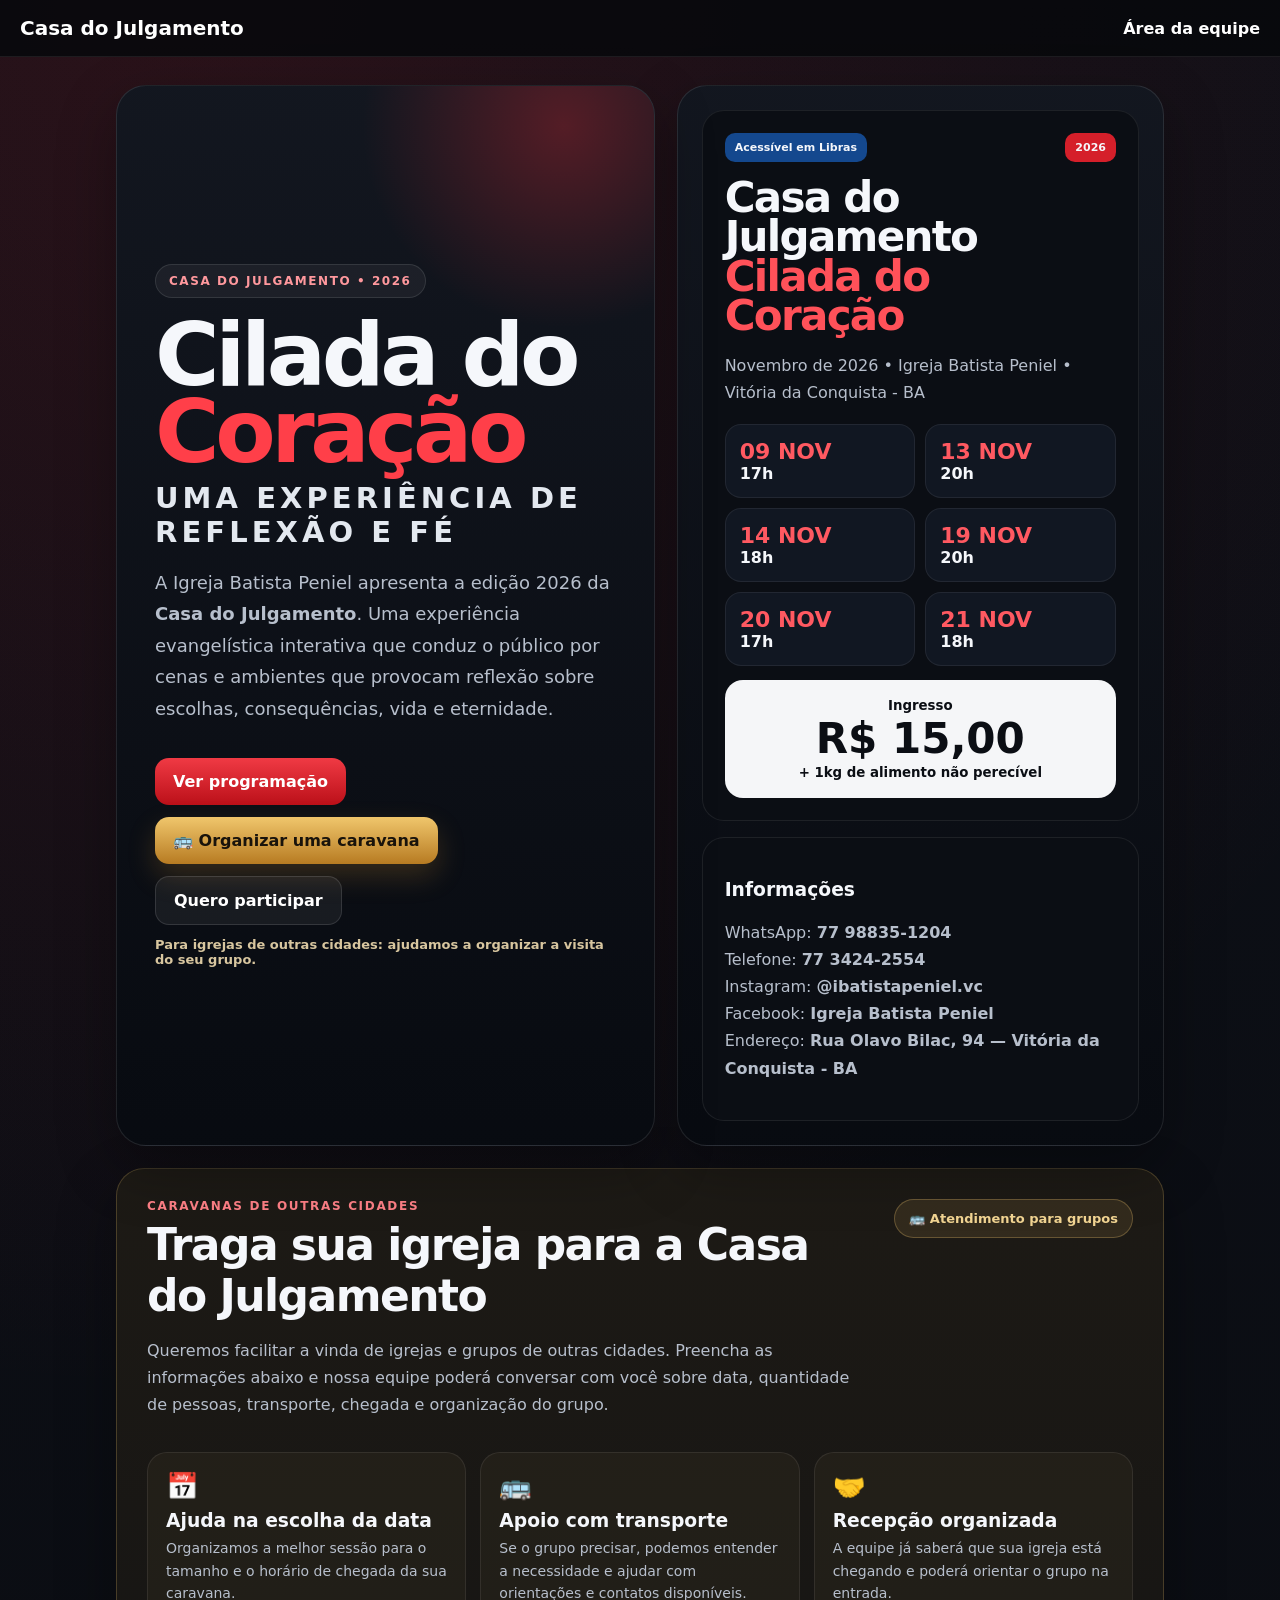
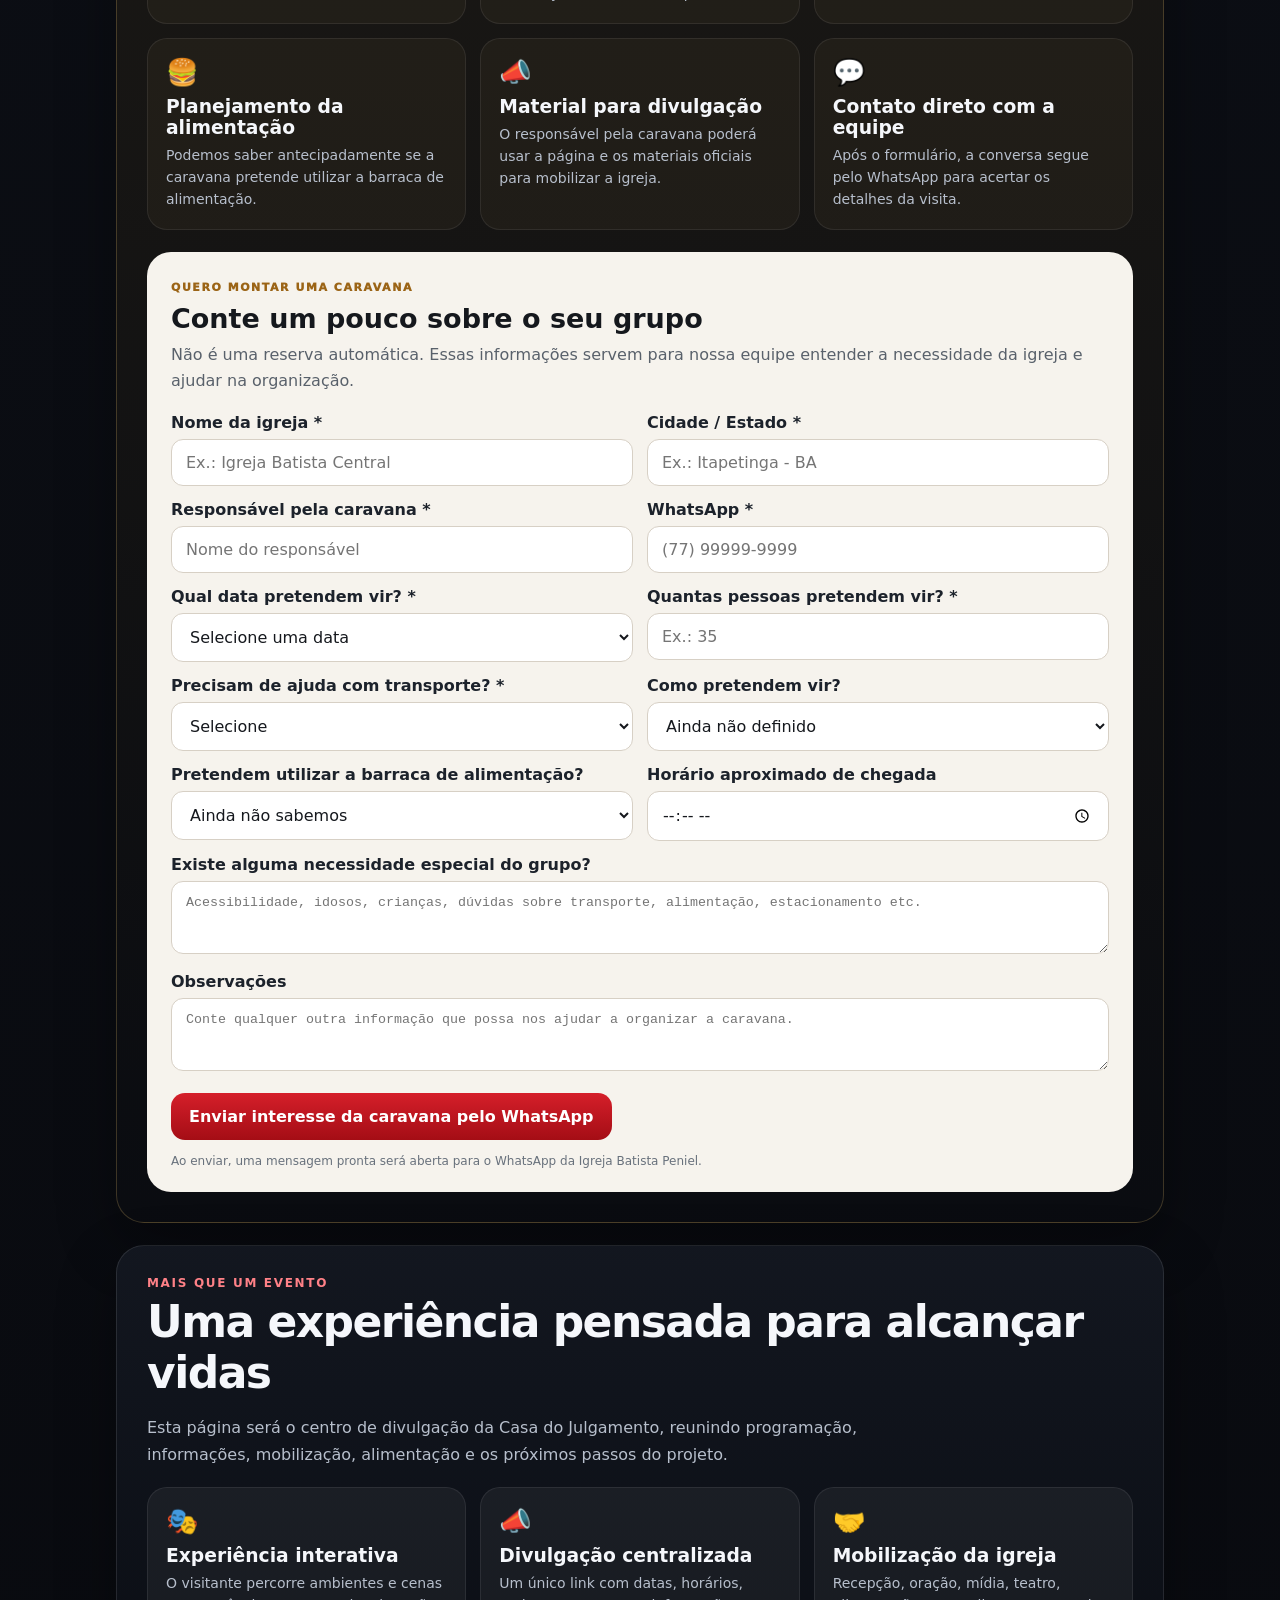
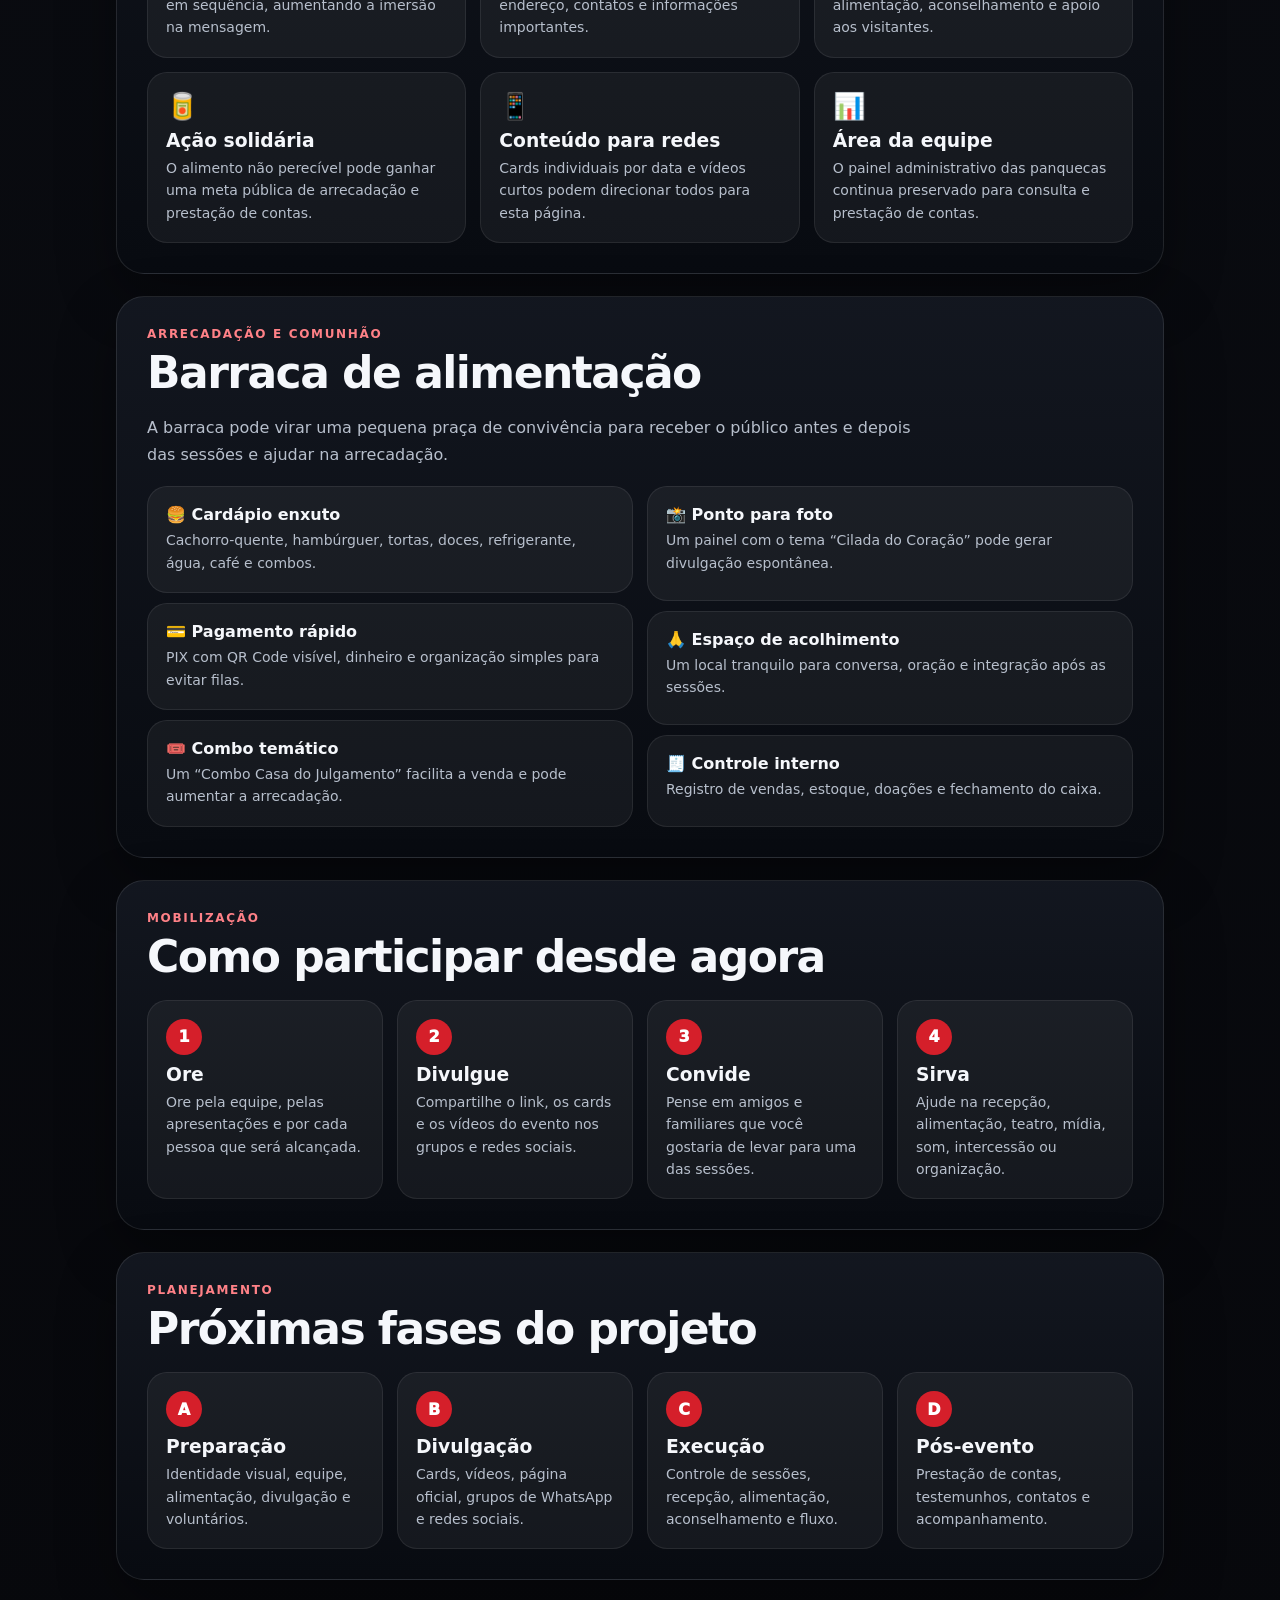
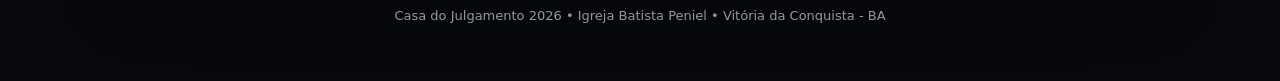
==== commit 8c105ad6: "Adiciona área de caravanas à Casa do Julgamento" ====
--- a/index.html
+++ b/index.html
@@ -57,6 +57,16 @@
     @media(max-width:960px){.cj-hero,.cj-grid2{grid-template-columns:1fr}.cj-grid3{grid-template-columns:1fr 1fr}.cj-steps{grid-template-columns:1fr 1fr}}
     @media(max-width:680px){.cj-hero-main{padding:30px 22px;min-height:auto}.cj-side{padding:16px}.cj-section{padding:22px}.cj-grid3,.cj-steps,.cj-dates{grid-template-columns:1fr}.cj-poster h2{font-size:34px}}
 
+  
+    .cj-caravan-btn{background:linear-gradient(180deg,#f0c66c,#b77b22);color:#19130b;box-shadow:0 12px 28px rgba(191,133,46,.24)}
+    .cj-caravan-note{margin-top:12px;color:#d8c69f;font-size:13px;font-weight:750;position:relative}
+    .cj-caravan-section{border-color:rgba(240,198,108,.22);background:linear-gradient(180deg,rgba(30,27,22,.96),rgba(10,12,17,.98))}
+    .cj-caravan-head{display:flex;align-items:flex-start;justify-content:space-between;gap:20px}.cj-caravan-badge{white-space:nowrap;padding:11px 14px;border-radius:999px;background:rgba(240,198,108,.10);border:1px solid rgba(240,198,108,.28);color:#f0d391;font-weight:900;font-size:13px}
+    .cj-benefits{margin-bottom:20px}.cj-benefits article{background:rgba(240,198,108,.045)}
+    .cj-form-wrap{margin-top:22px;background:#f6f3ed;color:#15181d;border-radius:24px;padding:24px}.cj-form-intro{margin-bottom:18px}.cj-form-intro h3{font-size:27px;margin:8px 0}.cj-form-intro p{margin:0;color:#59616b;line-height:1.65}.cj-form-tag{font-size:11px;font-weight:950;letter-spacing:.14em;color:#9b6416}
+    .cj-caravan-form{display:grid;grid-template-columns:1fr 1fr;gap:14px}.cj-field label{display:block;color:#1c222b;font-weight:850;margin-bottom:7px}.cj-field input,.cj-field select,.cj-field textarea{width:100%;padding:13px 14px;border:1px solid #d7d0c5;border-radius:12px;background:#fff;color:#15181d}.cj-field textarea{resize:vertical}.cj-full{grid-column:1/-1}.cj-form-bottom{display:flex;align-items:center;gap:14px;flex-wrap:wrap;margin-top:4px}.cj-form-bottom span{color:#68717c;font-size:12px}.cj-caravan-submit{border:0;cursor:pointer;background:linear-gradient(180deg,#d51f2a,#a40d15);color:#fff}
+    @media(max-width:680px){.cj-caravan-head{display:block}.cj-caravan-badge{display:inline-flex;margin-top:12px}.cj-caravan-form{grid-template-columns:1fr}.cj-full{grid-column:auto}.cj-form-wrap{padding:18px}}
+
   </style>
 </head>
 <body>
@@ -72,8 +82,10 @@
           <p class="cj-lead">A Igreja Batista Peniel apresenta a edição 2026 da <b>Casa do Julgamento</b>. Uma experiência evangelística interativa que conduz o público por cenas e ambientes que provocam reflexão sobre escolhas, consequências, vida e eternidade.</p>
           <div class="cj-actions">
             <a class="cj-btn cj-primary" href="#programacao">Ver programação</a>
+            <a class="cj-btn cj-caravan-btn" href="#caravana">🚌 Organizar uma caravana</a>
             <a class="cj-btn cj-ghost" href="#participar">Quero participar</a>
           </div>
+          <div class="cj-caravan-note">Para igrejas de outras cidades: ajudamos a organizar a visita do seu grupo.</div>
         </div>
 
         <aside class="cj-side" id="programacao">
@@ -105,6 +117,117 @@
           </div>
         </aside>
       </div>
+
+
+      <section class="cj-section cj-caravan-section" id="caravana">
+        <div class="cj-caravan-head">
+          <div>
+            <div class="cj-eyebrow">CARAVANAS DE OUTRAS CIDADES</div>
+            <h2>Traga sua igreja para a Casa do Julgamento</h2>
+            <p class="cj-desc">Queremos facilitar a vinda de igrejas e grupos de outras cidades. Preencha as informações abaixo e nossa equipe poderá conversar com você sobre data, quantidade de pessoas, transporte, chegada e organização do grupo.</p>
+          </div>
+          <div class="cj-caravan-badge">🚌 Atendimento para grupos</div>
+        </div>
+
+        <div class="cj-grid3 cj-benefits">
+          <article><i>📅</i><h3>Ajuda na escolha da data</h3><p>Organizamos a melhor sessão para o tamanho e o horário de chegada da sua caravana.</p></article>
+          <article><i>🚌</i><h3>Apoio com transporte</h3><p>Se o grupo precisar, podemos entender a necessidade e ajudar com orientações e contatos disponíveis.</p></article>
+          <article><i>🤝</i><h3>Recepção organizada</h3><p>A equipe já saberá que sua igreja está chegando e poderá orientar o grupo na entrada.</p></article>
+          <article><i>🍔</i><h3>Planejamento da alimentação</h3><p>Podemos saber antecipadamente se a caravana pretende utilizar a barraca de alimentação.</p></article>
+          <article><i>📣</i><h3>Material para divulgação</h3><p>O responsável pela caravana poderá usar a página e os materiais oficiais para mobilizar a igreja.</p></article>
+          <article><i>💬</i><h3>Contato direto com a equipe</h3><p>Após o formulário, a conversa segue pelo WhatsApp para acertar os detalhes da visita.</p></article>
+        </div>
+
+        <div class="cj-form-wrap">
+          <div class="cj-form-intro">
+            <span class="cj-form-tag">QUERO MONTAR UMA CARAVANA</span>
+            <h3>Conte um pouco sobre o seu grupo</h3>
+            <p>Não é uma reserva automática. Essas informações servem para nossa equipe entender a necessidade da igreja e ajudar na organização.</p>
+          </div>
+
+          <form class="cj-caravan-form" onsubmit="sendCaravan(event)">
+            <div class="cj-field">
+              <label for="cvChurch">Nome da igreja *</label>
+              <input id="cvChurch" required placeholder="Ex.: Igreja Batista Central" />
+            </div>
+            <div class="cj-field">
+              <label for="cvCity">Cidade / Estado *</label>
+              <input id="cvCity" required placeholder="Ex.: Itapetinga - BA" />
+            </div>
+            <div class="cj-field">
+              <label for="cvLeader">Responsável pela caravana *</label>
+              <input id="cvLeader" required placeholder="Nome do responsável" />
+            </div>
+            <div class="cj-field">
+              <label for="cvPhone">WhatsApp *</label>
+              <input id="cvPhone" required inputmode="tel" placeholder="(77) 99999-9999" />
+            </div>
+            <div class="cj-field">
+              <label for="cvDate">Qual data pretendem vir? *</label>
+              <select id="cvDate" required>
+                <option value="">Selecione uma data</option>
+                <option>09 de novembro — 17h</option>
+                <option>13 de novembro — 20h</option>
+                <option>14 de novembro — 18h</option>
+                <option>19 de novembro — 20h</option>
+                <option>20 de novembro — 17h</option>
+                <option>21 de novembro — 18h</option>
+                <option>Ainda não decidimos</option>
+              </select>
+            </div>
+            <div class="cj-field">
+              <label for="cvPeople">Quantas pessoas pretendem vir? *</label>
+              <input id="cvPeople" required type="number" min="1" placeholder="Ex.: 35" />
+            </div>
+            <div class="cj-field">
+              <label for="cvTransport">Precisam de ajuda com transporte? *</label>
+              <select id="cvTransport" required>
+                <option value="">Selecione</option>
+                <option>Sim, precisamos de ajuda/orientação</option>
+                <option>Não, já temos transporte</option>
+                <option>Ainda estamos verificando</option>
+              </select>
+            </div>
+            <div class="cj-field">
+              <label for="cvVehicle">Como pretendem vir?</label>
+              <select id="cvVehicle">
+                <option value="">Ainda não definido</option>
+                <option>Ônibus</option>
+                <option>Micro-ônibus</option>
+                <option>Van</option>
+                <option>Carros</option>
+                <option>Outro</option>
+              </select>
+            </div>
+            <div class="cj-field">
+              <label for="cvFood">Pretendem utilizar a barraca de alimentação?</label>
+              <select id="cvFood">
+                <option value="">Ainda não sabemos</option>
+                <option>Sim</option>
+                <option>Não</option>
+                <option>Gostaríamos de receber opções para o grupo</option>
+              </select>
+            </div>
+            <div class="cj-field">
+              <label for="cvArrival">Horário aproximado de chegada</label>
+              <input id="cvArrival" type="time" />
+            </div>
+            <div class="cj-field cj-full">
+              <label for="cvNeeds">Existe alguma necessidade especial do grupo?</label>
+              <textarea id="cvNeeds" rows="3" placeholder="Acessibilidade, idosos, crianças, dúvidas sobre transporte, alimentação, estacionamento etc."></textarea>
+            </div>
+            <div class="cj-field cj-full">
+              <label for="cvNotes">Observações</label>
+              <textarea id="cvNotes" rows="3" placeholder="Conte qualquer outra informação que possa nos ajudar a organizar a caravana."></textarea>
+            </div>
+
+            <div class="cj-full cj-form-bottom">
+              <button class="cj-btn cj-caravan-submit" type="submit">Enviar interesse da caravana pelo WhatsApp</button>
+              <span>Ao enviar, uma mensagem pronta será aberta para o WhatsApp da Igreja Batista Peniel.</span>
+            </div>
+          </form>
+        </div>
+      </section>
 
       <section class="cj-section" id="sobre">
         <div class="cj-eyebrow">MAIS QUE UM EVENTO</div>
@@ -165,6 +288,34 @@
     <section id="admin" class="admin"></section>
   </div>
 <script>
+
+function caravanVal(id){const el=document.getElementById(id);return el?String(el.value||'').trim():''}
+function sendCaravan(e){
+  e.preventDefault();
+  const church=caravanVal('cvChurch'),city=caravanVal('cvCity'),leader=caravanVal('cvLeader'),
+        phone=caravanVal('cvPhone'),date=caravanVal('cvDate'),people=caravanVal('cvPeople'),
+        transport=caravanVal('cvTransport'),vehicle=caravanVal('cvVehicle')||'Ainda não definido',
+        food=caravanVal('cvFood')||'Ainda não sabemos',arrival=caravanVal('cvArrival')||'Não informado',
+        needs=caravanVal('cvNeeds')||'Nenhuma informada',notes=caravanVal('cvNotes')||'Nenhuma';
+  const message=[
+    'Olá! Quero organizar uma CARAVANA para a Casa do Julgamento 2026.',
+    '',
+    '⛪ Igreja: '+church,
+    '📍 Cidade/Estado: '+city,
+    '👤 Responsável: '+leader,
+    '📱 WhatsApp: '+phone,
+    '📅 Data pretendida: '+date,
+    '👥 Quantidade estimada: '+people+' pessoas',
+    '🚌 Ajuda com transporte: '+transport,
+    '🚐 Meio de transporte: '+vehicle,
+    '🍔 Alimentação: '+food,
+    '🕐 Chegada aproximada: '+arrival,
+    '♿ Necessidades do grupo: '+needs,
+    '📝 Observações: '+notes
+  ].join('\n');
+  window.open('https://wa.me/5577988351204?text='+encodeURIComponent(message),'_blank','noopener');
+}
+
 const API='https://fymmeiefawrvuwworhso.supabase.co/functions/v1/orders-api';
 let currentQuery='',adminPass=sessionStorage.getItem('peniel_admin')||'',orders=[],filter='all';
 function esc(s){return String(s??'').replace(/[&<>"]/g,c=>({'&':'&amp;','<':'&lt;','>':'&gt;','"':'&quot;'}[c]))}
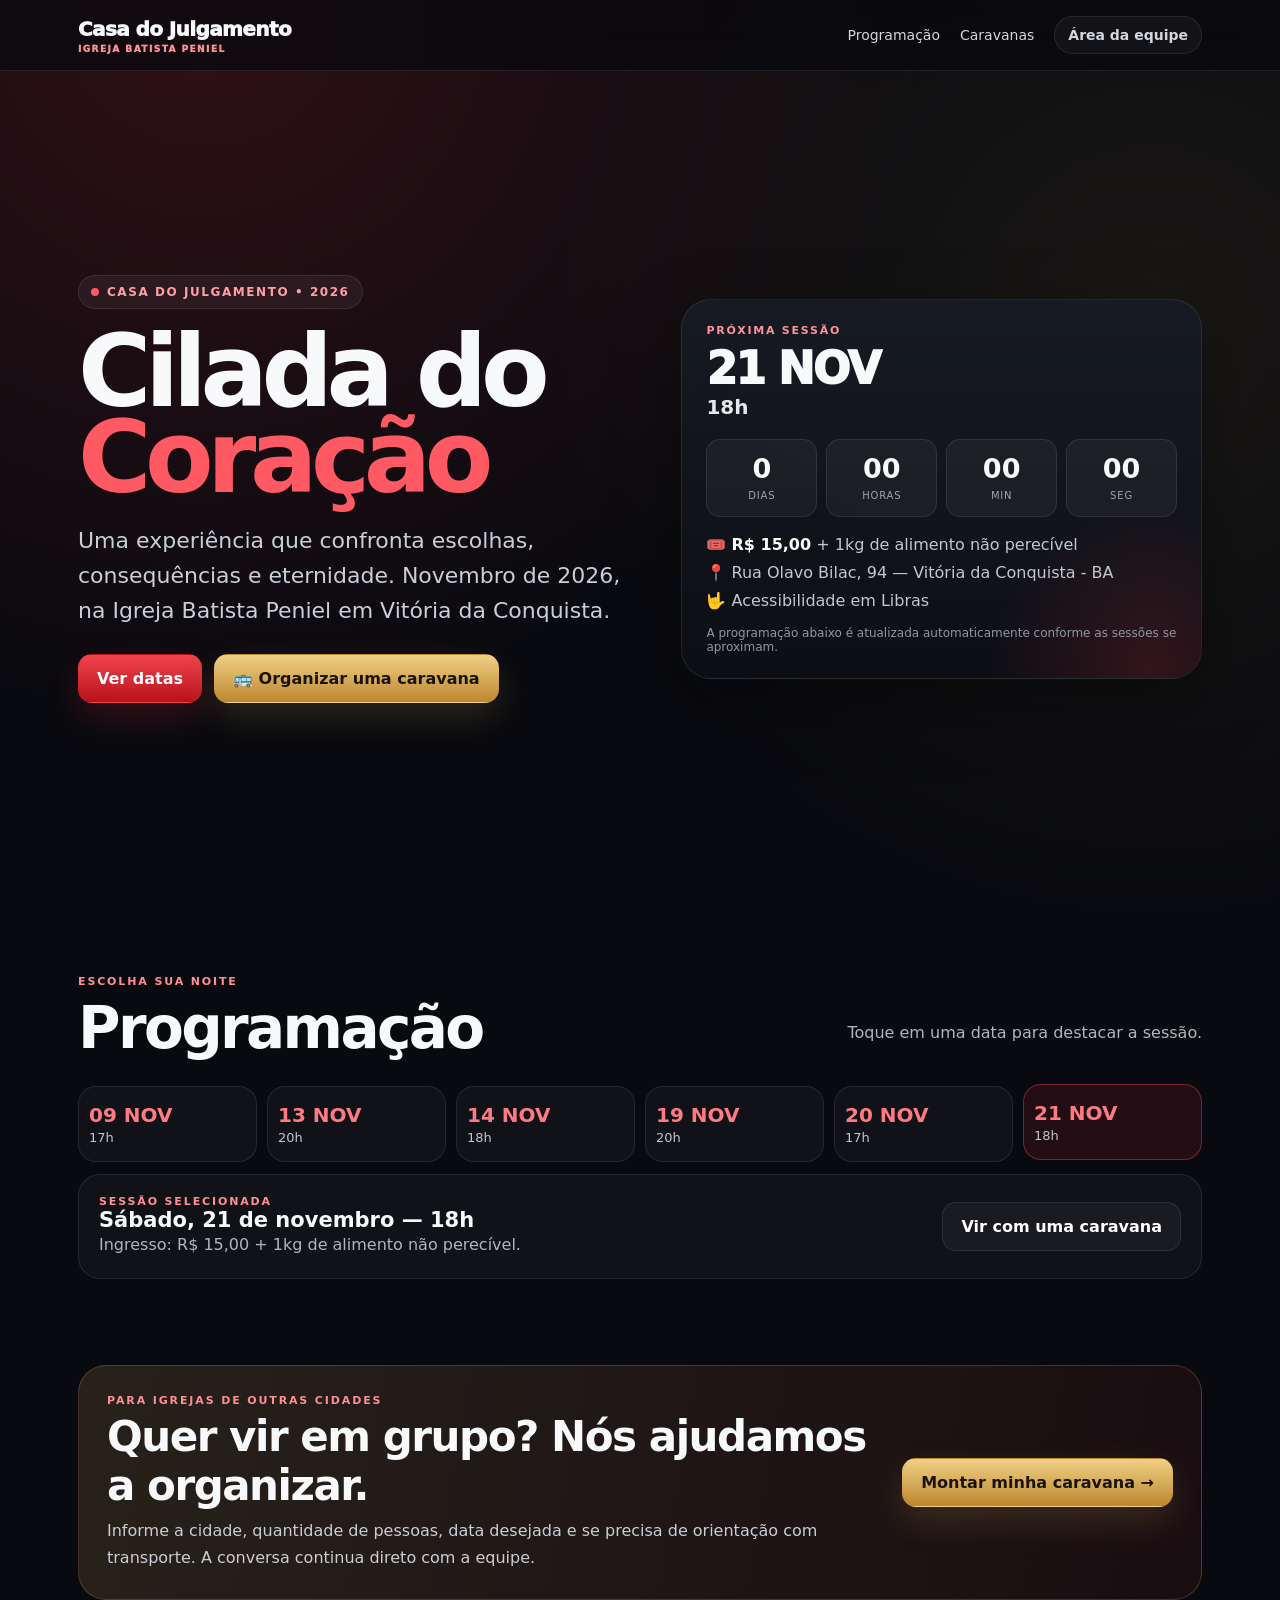
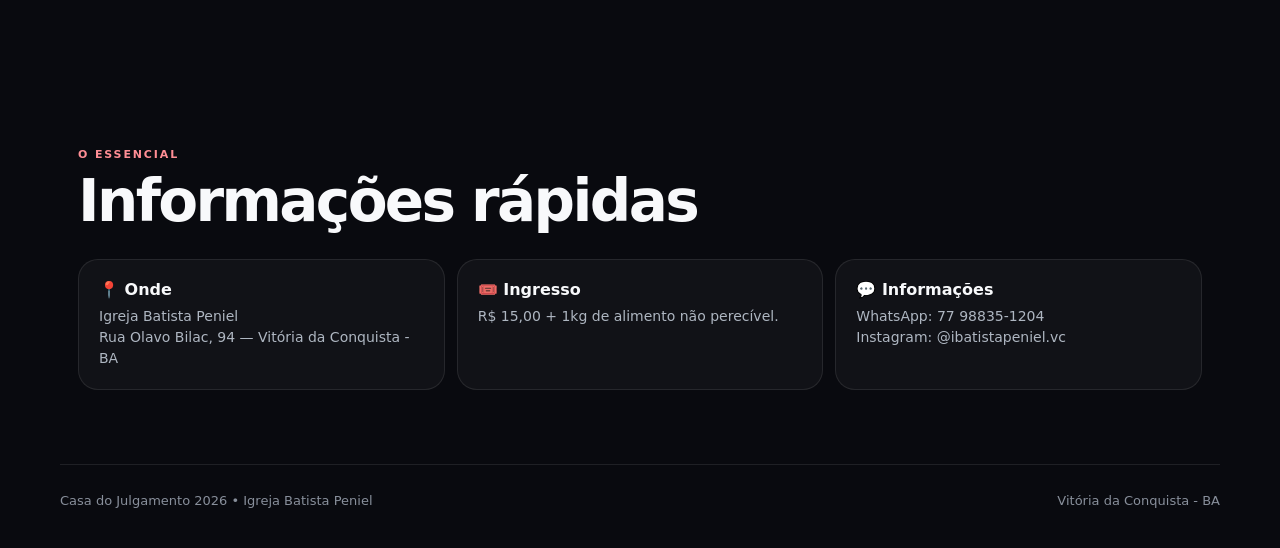
==== commit c9338c52: "Simplifica e dinamiza a página inicial" ====
--- a/index.html
+++ b/index.html
@@ -1,378 +1,293 @@
 <!doctype html>
 <html lang="pt-BR">
 <head>
-  <meta charset="utf-8" />
-  <meta name="viewport" content="width=device-width,initial-scale=1,viewport-fit=cover" />
-  <title>Casa do Julgamento 2026 — Igreja Batista Peniel</title>
-  <meta name="theme-color" content="#17283c" />
-  <style>
-    :root{--navy:#17283c;--navy2:#203d58;--cream:#fbf8f2;--gold:#bf852e;--green:#2f6a39;--red:#96382f;--line:#e6ded2;--muted:#70777e}
-    *{box-sizing:border-box}
-    body{margin:0;font-family:Inter,system-ui,-apple-system,Segoe UI,sans-serif;background:linear-gradient(135deg,#102236,#203d58);color:var(--navy);min-height:100vh}
-    button,input,select{font:inherit}
-    .top{display:flex;align-items:center;gap:14px;padding:16px 20px;color:#fff;background:rgba(11,28,43,.94);position:sticky;top:0;z-index:5}
-    .brand{font-weight:900;font-size:20px}.spacer{flex:1}.top a{color:#fff;text-decoration:none;font-weight:800}
-    .wrap{max-width:1080px;margin:0 auto;padding:28px 16px 52px}
-    .hero{display:grid;grid-template-columns:1fr 1.1fr;gap:24px;align-items:start}
-    .copy{color:#fff;padding:18px 8px}.copy h1{font-size:54px;line-height:.98;margin:18px 0 14px}.copy p{font-size:19px;line-height:1.55;color:#e6edf3}
-    .lock{display:inline-block;padding:9px 13px;border-radius:999px;background:#fff1da;color:#6e4714;font-weight:950;font-size:13px}
-    .card{background:var(--cream);border-radius:24px;overflow:hidden;box-shadow:0 18px 50px rgba(0,0,0,.25)}
-    .head{padding:22px 24px;border-bottom:1px solid var(--line)}.head h2{margin:0 0 5px}.body{padding:22px 24px}.foot{padding:18px 24px;border-top:1px solid var(--line);background:#f6f0e7}
-    .notice{padding:14px 15px;border-radius:14px;background:#fff1db;color:#704914;border:1px solid #ecd2a6;margin-bottom:18px}
-    label{display:block;font-weight:850;margin:0 0 7px}.lookup{display:grid;grid-template-columns:1fr auto;gap:10px}
-    input,select{width:100%;padding:13px 14px;border:1px solid #d7cfc4;border-radius:12px;background:#fff}
-    .btn{border:0;border-radius:12px;padding:13px 16px;font-weight:900;cursor:pointer}.primary{background:var(--navy);color:#fff}.gold{background:var(--gold);color:#fff}.ghost{background:#f1ece5;color:#27384b}
-    .error{margin-top:14px;padding:12px 14px;border-radius:12px;background:#fdecea;color:#91372f;border:1px solid #f0cbc6}.msg{margin-top:14px;padding:13px 15px;border-radius:12px;background:#e9f4eb;color:#2f6538;border:1px solid #cfe1d2}
-    .queue{margin-top:20px;padding:16px;border:1px solid var(--line);border-radius:16px;background:#f7f2ea}.queueBoard{grid-column:1/-1;margin-top:6px;background:var(--cream);border-radius:24px;padding:22px;box-shadow:0 18px 50px rgba(0,0,0,.22)}.queueBoard h2{margin:0 0 4px;font-size:28px}.queueBoard .lead{margin:0 0 14px;color:var(--muted)}.qgrid{display:grid;grid-template-columns:1fr 1fr;gap:12px}.qstat{text-align:center;background:#fff;border:1px solid var(--line);border-radius:14px;padding:14px}.qstat b{display:block;font-size:31px}.qstat span{font-size:12px;color:#6d747a}.qlists{display:grid;grid-template-columns:1fr 1fr;gap:12px;margin-top:12px}.qlist{background:#fff;border:1px solid var(--line);border-radius:14px;padding:12px}.qlist h4{margin:0 0 9px}.qperson{display:flex;justify-content:space-between;align-items:center;gap:8px;padding:9px 0;border-top:1px solid #eee7de}.quickReceived{background:#2f6a39;color:#fff;border:0;border-radius:9px;padding:8px 10px;font-weight:900;cursor:pointer;white-space:nowrap}.qperson:first-of-type{border-top:0}.qpos{min-width:30px;height:30px;border-radius:50%;display:grid;place-items:center;background:#fff0d7;font-weight:950;color:#704914}.qname{flex:1;font-weight:800}.qticket{font-size:12px;color:var(--muted)}
-    .results{margin-top:18px}.order{border:1px solid #ded5c9;background:#fff;border-radius:16px;padding:15px;margin-top:12px}.order h3{margin:3px 0}.row{display:flex;gap:10px;justify-content:space-between;align-items:flex-start}
-    .pill{font-size:11px;font-weight:900;padding:6px 9px;border-radius:999px}.ok{background:#e8f3ea;color:var(--green)}.wait{background:#fdecea;color:var(--red)}
-    .qty{display:grid;grid-template-columns:repeat(3,1fr);gap:8px;margin:12px 0}.qty div{text-align:center;background:#f5f1eb;border-radius:10px;padding:9px}.qty b{display:block;font-size:21px}.muted{color:var(--muted);font-size:13px}
-    .admin{display:none}.stats{display:grid;grid-template-columns:repeat(auto-fit,minmax(130px,1fr));gap:10px;margin:16px 0}.stat{background:#fff;border:1px solid var(--line);border-radius:14px;padding:13px}.stat b{display:block;font-size:26px}
-    .tools{display:grid;grid-template-columns:1fr 220px auto;gap:8px;margin:12px 0}.orders{display:grid;gap:10px}.aitem{background:#fff;border:1px solid var(--line);border-radius:14px;padding:14px;display:grid;grid-template-columns:1.4fr 1fr 1fr 1.3fr;gap:12px;align-items:center}
-    .actions{display:flex;flex-wrap:wrap;gap:6px}.nameLine{display:flex;align-items:center;gap:8px;flex-wrap:wrap}.receivedBtn{background:#2f6a39;color:#fff;border:0;border-radius:9px;padding:7px 10px;font-weight:900;cursor:pointer}.actions button,.actions select{font-size:12px;padding:8px;border-radius:9px}.login{max-width:420px;margin:50px auto;background:#fff;border-radius:20px;padding:24px}
-    @media(max-width:850px){.hero{grid-template-columns:1fr}.copy h1{font-size:42px}.aitem{grid-template-columns:1fr}.tools{grid-template-columns:1fr}.lookup{grid-template-columns:1fr}.qgrid{grid-template-columns:1fr 1fr}.qlists{grid-template-columns:1fr}}
-  
-    /* Casa do Julgamento 2026 */
-    .cj-public{color:#f5f7fb}
-    .cj-hero{display:grid;grid-template-columns:1.05fr .95fr;gap:22px}
-    .cj-hero-main,.cj-side,.cj-section{background:linear-gradient(180deg,rgba(19,23,32,.98),rgba(8,11,17,.98));border:1px solid rgba(255,255,255,.10);box-shadow:0 22px 60px rgba(0,0,0,.32)}
-    .cj-hero-main{border-radius:30px;padding:42px 38px;min-height:540px;display:flex;flex-direction:column;justify-content:center;position:relative;overflow:hidden}
-    .cj-hero-main:before{content:"";position:absolute;right:-120px;top:-170px;width:420px;height:420px;border-radius:50%;background:radial-gradient(circle,rgba(255,45,56,.28),rgba(255,45,56,0) 68%)}
-    .cj-kicker{width:max-content;max-width:100%;padding:9px 13px;border:1px solid rgba(255,255,255,.10);border-radius:999px;background:rgba(255,255,255,.05);color:#ff989d;font-size:12px;font-weight:900;letter-spacing:.13em}
-    .cj-hero-main h1{font-size:clamp(52px,7vw,88px);line-height:.88;letter-spacing:-.05em;margin:18px 0 10px;position:relative}.cj-hero-main h1 span{color:#ff3f49}
-    .cj-theme{font-size:clamp(19px,2.4vw,29px);letter-spacing:.14em;text-transform:uppercase;font-weight:900;color:#e3e8ef;position:relative}
-    .cj-lead{font-size:18px;line-height:1.75;color:#b7bfcc;max-width:700px;position:relative}
-    .cj-actions{display:flex;gap:12px;flex-wrap:wrap;margin-top:16px;position:relative}.cj-btn{padding:14px 18px;border-radius:14px;font-weight:900;text-decoration:none}.cj-primary{background:linear-gradient(180deg,#f03a44,#bb1019);color:#fff}.cj-ghost{background:rgba(255,255,255,.06);border:1px solid rgba(255,255,255,.12);color:#fff}
-    .cj-side{border-radius:30px;padding:24px;display:flex;flex-direction:column;gap:16px}.cj-poster,.cj-contact{background:#0b0e14;border:1px solid rgba(255,255,255,.08);border-radius:22px;padding:22px}.cj-poster-top{display:flex;justify-content:space-between;gap:10px}.cj-pill{padding:8px 10px;border-radius:10px;font-size:11px;font-weight:900}.cj-blue{background:#14488e}.cj-red{background:#d51f2a}
-    .cj-poster h2{font-size:42px;line-height:.94;letter-spacing:-.04em;margin:16px 0 8px}.cj-poster h2 span{display:block;color:#ff5159}.cj-poster>p,.cj-contact p{color:#b7bfcc;line-height:1.7}
-    .cj-dates{display:grid;grid-template-columns:1fr 1fr;gap:10px;margin-top:18px}.cj-dates div{background:#111722;border:1px solid rgba(255,255,255,.07);border-radius:16px;padding:14px}.cj-dates b{display:block;color:#ff5961;font-size:22px}.cj-dates span{font-weight:800}
-    .cj-price{margin-top:14px;border-radius:18px;background:#f5f6f8;color:#0b0e14;padding:18px;text-align:center}.cj-price small{display:block;font-weight:800}.cj-price strong{display:block;font-size:42px;line-height:1;margin:5px 0}
-    .cj-section{margin-top:22px;border-radius:28px;padding:30px}.cj-eyebrow{color:#ff8187;font-weight:900;font-size:12px;letter-spacing:.14em;margin-bottom:6px}.cj-section h2{margin:0;font-size:clamp(30px,4vw,44px);letter-spacing:-.035em}.cj-desc{max-width:780px;color:#b7bfcc;line-height:1.7}
-    .cj-grid3{display:grid;grid-template-columns:repeat(3,1fr);gap:14px;margin-top:18px}.cj-grid3 article,.cj-list div,.cj-steps>div{background:rgba(255,255,255,.05);border:1px solid rgba(255,255,255,.08);border-radius:20px;padding:18px}.cj-grid3 i{font-style:normal;font-size:26px}.cj-grid3 h3,.cj-steps h3{margin:9px 0 6px}.cj-grid3 p,.cj-list span,.cj-steps p{color:#b7bfcc;line-height:1.6;font-size:14px;margin:0}
-    .cj-grid2{display:grid;grid-template-columns:1fr 1fr;gap:14px;margin-top:18px}.cj-list{display:grid;gap:10px}.cj-list b,.cj-list span{display:block}.cj-list b{margin-bottom:5px}
-    .cj-steps{display:grid;grid-template-columns:repeat(4,1fr);gap:14px;margin-top:18px}.cj-steps em{display:grid;place-items:center;width:36px;height:36px;border-radius:50%;background:#d51f2a;color:#fff;font-style:normal;font-weight:950}
-    .cj-footer{text-align:center;color:#8e98a7;padding:28px 10px 6px;font-size:13px}
-    body{background:radial-gradient(circle at 15% 0%,rgba(213,31,42,.15),transparent 28%),linear-gradient(180deg,#0d1017,#07080c);color:#f5f7fb}
-    .top{background:rgba(7,8,12,.88);border-bottom:1px solid rgba(255,255,255,.08)}.top .brand{color:#fff}.top a{color:#fff}
-    @media(max-width:960px){.cj-hero,.cj-grid2{grid-template-columns:1fr}.cj-grid3{grid-template-columns:1fr 1fr}.cj-steps{grid-template-columns:1fr 1fr}}
-    @media(max-width:680px){.cj-hero-main{padding:30px 22px;min-height:auto}.cj-side{padding:16px}.cj-section{padding:22px}.cj-grid3,.cj-steps,.cj-dates{grid-template-columns:1fr}.cj-poster h2{font-size:34px}}
-
-  
-    .cj-caravan-btn{background:linear-gradient(180deg,#f0c66c,#b77b22);color:#19130b;box-shadow:0 12px 28px rgba(191,133,46,.24)}
-    .cj-caravan-note{margin-top:12px;color:#d8c69f;font-size:13px;font-weight:750;position:relative}
-    .cj-caravan-section{border-color:rgba(240,198,108,.22);background:linear-gradient(180deg,rgba(30,27,22,.96),rgba(10,12,17,.98))}
-    .cj-caravan-head{display:flex;align-items:flex-start;justify-content:space-between;gap:20px}.cj-caravan-badge{white-space:nowrap;padding:11px 14px;border-radius:999px;background:rgba(240,198,108,.10);border:1px solid rgba(240,198,108,.28);color:#f0d391;font-weight:900;font-size:13px}
-    .cj-benefits{margin-bottom:20px}.cj-benefits article{background:rgba(240,198,108,.045)}
-    .cj-form-wrap{margin-top:22px;background:#f6f3ed;color:#15181d;border-radius:24px;padding:24px}.cj-form-intro{margin-bottom:18px}.cj-form-intro h3{font-size:27px;margin:8px 0}.cj-form-intro p{margin:0;color:#59616b;line-height:1.65}.cj-form-tag{font-size:11px;font-weight:950;letter-spacing:.14em;color:#9b6416}
-    .cj-caravan-form{display:grid;grid-template-columns:1fr 1fr;gap:14px}.cj-field label{display:block;color:#1c222b;font-weight:850;margin-bottom:7px}.cj-field input,.cj-field select,.cj-field textarea{width:100%;padding:13px 14px;border:1px solid #d7d0c5;border-radius:12px;background:#fff;color:#15181d}.cj-field textarea{resize:vertical}.cj-full{grid-column:1/-1}.cj-form-bottom{display:flex;align-items:center;gap:14px;flex-wrap:wrap;margin-top:4px}.cj-form-bottom span{color:#68717c;font-size:12px}.cj-caravan-submit{border:0;cursor:pointer;background:linear-gradient(180deg,#d51f2a,#a40d15);color:#fff}
-    @media(max-width:680px){.cj-caravan-head{display:block}.cj-caravan-badge{display:inline-flex;margin-top:12px}.cj-caravan-form{grid-template-columns:1fr}.cj-full{grid-column:auto}.cj-form-wrap{padding:18px}}
-
-  </style>
+<meta charset="utf-8">
+<meta name="viewport" content="width=device-width,initial-scale=1,viewport-fit=cover">
+<meta name="theme-color" content="#090a0f">
+<title>Casa do Julgamento 2026 — Igreja Batista Peniel</title>
+<meta name="description" content="Casa do Julgamento 2026 — Cilada do Coração. Igreja Batista Peniel, Vitória da Conquista - BA.">
+<style>
+:root{
+  --bg:#090a0f;--panel:#11141b;--panel2:#171b24;--text:#f8f9fb;--muted:#aeb5c1;
+  --red:#e22e39;--red2:#ff5963;--gold:#e0b45e;--line:rgba(255,255,255,.09);
+}
+*{box-sizing:border-box}
+html{scroll-behavior:smooth}
+body{margin:0;font-family:Inter,system-ui,-apple-system,Segoe UI,sans-serif;background:
+radial-gradient(circle at 16% 0%,rgba(226,46,57,.18),transparent 30%),
+radial-gradient(circle at 90% 15%,rgba(224,180,94,.08),transparent 28%),
+var(--bg);color:var(--text);min-height:100vh}
+a{text-decoration:none;color:inherit}
+button,input,select{font:inherit}
+.shell{max-width:1160px;margin:auto;padding:0 18px}
+.top{position:sticky;top:0;z-index:40;background:rgba(9,10,15,.78);backdrop-filter:blur(18px);border-bottom:1px solid var(--line)}
+.nav{height:70px;display:flex;align-items:center;gap:20px}
+.brand{font-weight:950;letter-spacing:-.03em;font-size:20px}
+.brand small{display:block;font-size:9px;letter-spacing:.16em;color:#ff9198;text-transform:uppercase;margin-top:3px}
+.navlinks{display:flex;gap:20px;margin-left:auto;align-items:center;font-size:14px;color:#d3d7de}
+.navlinks a:hover{color:#fff}
+.admin-link{padding:10px 13px;border-radius:999px;border:1px solid var(--line);background:rgba(255,255,255,.04);font-weight:800}
+
+.hero{min-height:calc(100vh - 70px);display:grid;grid-template-columns:1.05fr .95fr;gap:28px;align-items:center;padding:46px 0 40px;position:relative}
+.hero-copy{position:relative}
+.kicker{display:inline-flex;align-items:center;gap:8px;padding:9px 12px;border-radius:999px;background:rgba(255,255,255,.05);border:1px solid var(--line);font-size:12px;font-weight:900;letter-spacing:.13em;color:#ff9fa5}
+.pulse{width:8px;height:8px;border-radius:50%;background:var(--red2);box-shadow:0 0 0 0 rgba(255,89,99,.5);animation:pulse 2s infinite}
+@keyframes pulse{70%{box-shadow:0 0 0 11px rgba(255,89,99,0)}100%{box-shadow:0 0 0 0 rgba(255,89,99,0)}}
+h1{font-size:clamp(58px,8vw,100px);line-height:.86;letter-spacing:-.065em;margin:20px 0 16px}
+h1 span{display:block;color:var(--red2)}
+.subtitle{font-size:clamp(17px,2vw,22px);line-height:1.6;color:#c9ced7;max-width:690px}
+.hero-actions{display:flex;gap:12px;flex-wrap:wrap;margin-top:26px}
+.btn{display:inline-flex;align-items:center;justify-content:center;gap:8px;padding:14px 18px;border-radius:14px;font-weight:900;border:1px solid transparent;transition:.22s transform,.22s background,.22s border}
+.btn:hover{transform:translateY(-2px)}
+.btn-red{background:linear-gradient(180deg,#f0444d,#b9121b);color:white;box-shadow:0 14px 34px rgba(226,46,57,.2)}
+.btn-gold{background:linear-gradient(180deg,#f0d084,#bd8730);color:#1a140b;box-shadow:0 14px 34px rgba(224,180,94,.16)}
+.btn-dark{border-color:var(--line);background:rgba(255,255,255,.04);color:#fff}
+
+.live-card{border:1px solid var(--line);background:linear-gradient(180deg,rgba(23,27,36,.92),rgba(13,15,21,.95));border-radius:30px;padding:24px;box-shadow:0 24px 70px rgba(0,0,0,.35);position:relative;overflow:hidden}
+.live-card:after{content:"";position:absolute;right:-120px;bottom:-160px;width:340px;height:340px;border-radius:50%;background:radial-gradient(circle,rgba(226,46,57,.18),transparent 68%)}
+.live-label{font-size:11px;letter-spacing:.16em;color:#ff939a;font-weight:900;text-transform:uppercase}
+.next-date{font-size:44px;line-height:1;font-weight:950;letter-spacing:-.04em;margin:10px 0 4px}
+.next-time{font-size:20px;font-weight:850;color:#e5e8ed}
+.countdown{display:grid;grid-template-columns:repeat(4,1fr);gap:9px;margin-top:20px;position:relative;z-index:1}
+.countdown div{padding:13px 8px;background:rgba(255,255,255,.045);border:1px solid var(--line);border-radius:14px;text-align:center}
+.countdown strong{display:block;font-size:27px}
+.countdown span{font-size:10px;color:#9da5b1;text-transform:uppercase;letter-spacing:.08em}
+.live-meta{display:grid;gap:9px;margin-top:18px;color:#c1c7d0;position:relative;z-index:1}
+.live-meta b{color:white}
+.small-note{margin-top:16px;color:#8f97a4;font-size:12px;position:relative;z-index:1}
+
+.section{padding:74px 0}
+.section-title{display:flex;align-items:end;justify-content:space-between;gap:20px;margin-bottom:24px}
+.eyebrow{font-size:11px;letter-spacing:.17em;color:#ff8e95;font-weight:900;text-transform:uppercase}
+.section h2{font-size:clamp(34px,5vw,58px);letter-spacing:-.045em;margin:6px 0 0}
+.muted{color:var(--muted);line-height:1.65}
+.date-strip{display:grid;grid-template-columns:repeat(6,1fr);gap:10px}
+.date-btn{appearance:none;border:1px solid var(--line);background:rgba(255,255,255,.035);color:#fff;border-radius:18px;padding:16px 10px;text-align:left;cursor:pointer;transition:.2s}
+.date-btn:hover,.date-btn.active{background:rgba(226,46,57,.12);border-color:rgba(255,89,99,.36);transform:translateY(-2px)}
+.date-btn b{display:block;color:#ff7b83;font-size:20px}.date-btn span{display:block;margin-top:3px;font-size:13px;color:#c1c6ce}
+.date-detail{margin-top:12px;border:1px solid var(--line);border-radius:22px;padding:20px;background:rgba(255,255,255,.035);display:flex;justify-content:space-between;gap:20px;align-items:center}
+.date-detail strong{font-size:21px}
+
+.caravan-banner{display:grid;grid-template-columns:1fr auto;gap:22px;align-items:center;border-radius:28px;padding:28px;background:linear-gradient(100deg,rgba(224,180,94,.14),rgba(226,46,57,.08));border:1px solid rgba(224,180,94,.22)}
+.caravan-banner h3{font-size:clamp(28px,4vw,42px);margin:5px 0 8px;letter-spacing:-.035em}
+.caravan-banner p{margin:0;color:#c9ced6;max-width:740px;line-height:1.65}
+
+.quick{display:grid;grid-template-columns:repeat(3,1fr);gap:12px}
+.quick article{padding:20px;border-radius:20px;border:1px solid var(--line);background:rgba(255,255,255,.035)}
+.quick b{display:block;margin-bottom:7px}
+.quick span{color:#aeb6c1;line-height:1.5;font-size:14px}
+.footer{border-top:1px solid var(--line);padding:28px 0 40px;color:#888f9b;font-size:13px;display:flex;justify-content:space-between;gap:16px;flex-wrap:wrap}
+
+/* Admin antigo preservado */
+.admin{display:none;color:#17283c}
+.card{background:#fbf8f2;border-radius:24px;overflow:hidden;box-shadow:0 18px 50px rgba(0,0,0,.25)}
+.head{padding:22px 24px;border-bottom:1px solid #e6ded2}.head h2{margin:0 0 5px}.body{padding:22px 24px}
+.login{max-width:420px;margin:50px auto;background:#fff;border-radius:20px;padding:24px}
+.login label{display:block;font-weight:850;margin:0 0 7px}.login input{width:100%;padding:13px 14px;border:1px solid #d7cfc4;border-radius:12px}
+.primary{background:#17283c;color:#fff}.ghost{background:#f1ece5;color:#27384b}
+.admin .btn{cursor:pointer}
+.row{display:flex;gap:10px;justify-content:space-between;align-items:flex-start}
+.stats{display:grid;grid-template-columns:repeat(auto-fit,minmax(130px,1fr));gap:10px;margin:16px 0}.stat{background:#fff;border:1px solid #e6ded2;border-radius:14px;padding:13px}.stat b{display:block;font-size:26px}
+.tools{display:grid;grid-template-columns:1fr 220px auto;gap:8px;margin:12px 0}.tools input,.tools select,.actions select{width:100%;padding:10px;border:1px solid #d7cfc4;border-radius:9px;background:#fff}
+.orders{display:grid;gap:10px}.aitem{background:#fff;border:1px solid #e6ded2;border-radius:14px;padding:14px;display:grid;grid-template-columns:1.4fr 1fr 1fr 1.3fr;gap:12px;align-items:center}
+.actions{display:flex;flex-wrap:wrap;gap:6px}.nameLine{display:flex;align-items:center;gap:8px;flex-wrap:wrap}.receivedBtn{background:#2f6a39;color:#fff;border:0;border-radius:9px;padding:7px 10px;font-weight:900;cursor:pointer}
+.pill{font-size:11px;font-weight:900;padding:6px 9px;border-radius:999px}.ok{background:#e8f3ea;color:#2f6a39}.wait{background:#fdecea;color:#96382f}.admin .muted{color:#70777e;font-size:13px}
+
+@media(max-width:900px){
+  .hero{grid-template-columns:1fr;min-height:auto;padding-top:38px}
+  .date-strip{grid-template-columns:repeat(3,1fr)}
+  .quick{grid-template-columns:1fr}
+  .caravan-banner{grid-template-columns:1fr}
+}
+@media(max-width:680px){
+  .navlinks a:not(.admin-link){display:none}
+  .shell{padding:0 13px}
+  h1{font-size:58px}
+  .hero{padding-top:28px}
+  .live-card{padding:20px}
+  .countdown{grid-template-columns:repeat(2,1fr)}
+  .section{padding:52px 0}
+  .section-title{display:block}
+  .date-strip{grid-template-columns:repeat(2,1fr)}
+  .date-detail{display:block}
+  .date-detail .btn{margin-top:14px;width:100%}
+  .aitem,.tools{grid-template-columns:1fr}
+}
+</style>
 </head>
 <body>
-  <div class="top"><div class="brand">Casa do Julgamento</div><div class="spacer"></div><a id="modeLink" href="?admin=1">Área da equipe</a></div>
-  <div class="wrap">
-
-    <section id="public" class="cj-public">
-      <div class="cj-hero">
-        <div class="cj-hero-main">
-          <div class="cj-kicker">CASA DO JULGAMENTO • 2026</div>
-          <h1>Cilada do <span>Coração</span></h1>
-          <div class="cj-theme">Uma experiência de reflexão e fé</div>
-          <p class="cj-lead">A Igreja Batista Peniel apresenta a edição 2026 da <b>Casa do Julgamento</b>. Uma experiência evangelística interativa que conduz o público por cenas e ambientes que provocam reflexão sobre escolhas, consequências, vida e eternidade.</p>
-          <div class="cj-actions">
-            <a class="cj-btn cj-primary" href="#programacao">Ver programação</a>
-            <a class="cj-btn cj-caravan-btn" href="#caravana">🚌 Organizar uma caravana</a>
-            <a class="cj-btn cj-ghost" href="#participar">Quero participar</a>
-          </div>
-          <div class="cj-caravan-note">Para igrejas de outras cidades: ajudamos a organizar a visita do seu grupo.</div>
-        </div>
-
-        <aside class="cj-side" id="programacao">
-          <div class="cj-poster">
-            <div class="cj-poster-top">
-              <span class="cj-pill cj-blue">Acessível em Libras</span>
-              <span class="cj-pill cj-red">2026</span>
-            </div>
-            <h2>Casa do Julgamento <span>Cilada do Coração</span></h2>
-            <p>Novembro de 2026 • Igreja Batista Peniel • Vitória da Conquista - BA</p>
-            <div class="cj-dates">
-              <div><b>09 NOV</b><span>17h</span></div>
-              <div><b>13 NOV</b><span>20h</span></div>
-              <div><b>14 NOV</b><span>18h</span></div>
-              <div><b>19 NOV</b><span>20h</span></div>
-              <div><b>20 NOV</b><span>17h</span></div>
-              <div><b>21 NOV</b><span>18h</span></div>
-            </div>
-            <div class="cj-price"><small>Ingresso</small><strong>R$ 15,00</strong><small>+ 1kg de alimento não perecível</small></div>
-          </div>
-
-          <div class="cj-contact">
-            <h3>Informações</h3>
-            <p>WhatsApp: <b>77 98835-1204</b><br>
-            Telefone: <b>77 3424-2554</b><br>
-            Instagram: <b>@ibatistapeniel.vc</b><br>
-            Facebook: <b>Igreja Batista Peniel</b><br>
-            Endereço: <b>Rua Olavo Bilac, 94 — Vitória da Conquista - BA</b></p>
-          </div>
-        </aside>
-      </div>
-
-
-      <section class="cj-section cj-caravan-section" id="caravana">
-        <div class="cj-caravan-head">
-          <div>
-            <div class="cj-eyebrow">CARAVANAS DE OUTRAS CIDADES</div>
-            <h2>Traga sua igreja para a Casa do Julgamento</h2>
-            <p class="cj-desc">Queremos facilitar a vinda de igrejas e grupos de outras cidades. Preencha as informações abaixo e nossa equipe poderá conversar com você sobre data, quantidade de pessoas, transporte, chegada e organização do grupo.</p>
-          </div>
-          <div class="cj-caravan-badge">🚌 Atendimento para grupos</div>
-        </div>
-
-        <div class="cj-grid3 cj-benefits">
-          <article><i>📅</i><h3>Ajuda na escolha da data</h3><p>Organizamos a melhor sessão para o tamanho e o horário de chegada da sua caravana.</p></article>
-          <article><i>🚌</i><h3>Apoio com transporte</h3><p>Se o grupo precisar, podemos entender a necessidade e ajudar com orientações e contatos disponíveis.</p></article>
-          <article><i>🤝</i><h3>Recepção organizada</h3><p>A equipe já saberá que sua igreja está chegando e poderá orientar o grupo na entrada.</p></article>
-          <article><i>🍔</i><h3>Planejamento da alimentação</h3><p>Podemos saber antecipadamente se a caravana pretende utilizar a barraca de alimentação.</p></article>
-          <article><i>📣</i><h3>Material para divulgação</h3><p>O responsável pela caravana poderá usar a página e os materiais oficiais para mobilizar a igreja.</p></article>
-          <article><i>💬</i><h3>Contato direto com a equipe</h3><p>Após o formulário, a conversa segue pelo WhatsApp para acertar os detalhes da visita.</p></article>
-        </div>
-
-        <div class="cj-form-wrap">
-          <div class="cj-form-intro">
-            <span class="cj-form-tag">QUERO MONTAR UMA CARAVANA</span>
-            <h3>Conte um pouco sobre o seu grupo</h3>
-            <p>Não é uma reserva automática. Essas informações servem para nossa equipe entender a necessidade da igreja e ajudar na organização.</p>
-          </div>
-
-          <form class="cj-caravan-form" onsubmit="sendCaravan(event)">
-            <div class="cj-field">
-              <label for="cvChurch">Nome da igreja *</label>
-              <input id="cvChurch" required placeholder="Ex.: Igreja Batista Central" />
-            </div>
-            <div class="cj-field">
-              <label for="cvCity">Cidade / Estado *</label>
-              <input id="cvCity" required placeholder="Ex.: Itapetinga - BA" />
-            </div>
-            <div class="cj-field">
-              <label for="cvLeader">Responsável pela caravana *</label>
-              <input id="cvLeader" required placeholder="Nome do responsável" />
-            </div>
-            <div class="cj-field">
-              <label for="cvPhone">WhatsApp *</label>
-              <input id="cvPhone" required inputmode="tel" placeholder="(77) 99999-9999" />
-            </div>
-            <div class="cj-field">
-              <label for="cvDate">Qual data pretendem vir? *</label>
-              <select id="cvDate" required>
-                <option value="">Selecione uma data</option>
-                <option>09 de novembro — 17h</option>
-                <option>13 de novembro — 20h</option>
-                <option>14 de novembro — 18h</option>
-                <option>19 de novembro — 20h</option>
-                <option>20 de novembro — 17h</option>
-                <option>21 de novembro — 18h</option>
-                <option>Ainda não decidimos</option>
-              </select>
-            </div>
-            <div class="cj-field">
-              <label for="cvPeople">Quantas pessoas pretendem vir? *</label>
-              <input id="cvPeople" required type="number" min="1" placeholder="Ex.: 35" />
-            </div>
-            <div class="cj-field">
-              <label for="cvTransport">Precisam de ajuda com transporte? *</label>
-              <select id="cvTransport" required>
-                <option value="">Selecione</option>
-                <option>Sim, precisamos de ajuda/orientação</option>
-                <option>Não, já temos transporte</option>
-                <option>Ainda estamos verificando</option>
-              </select>
-            </div>
-            <div class="cj-field">
-              <label for="cvVehicle">Como pretendem vir?</label>
-              <select id="cvVehicle">
-                <option value="">Ainda não definido</option>
-                <option>Ônibus</option>
-                <option>Micro-ônibus</option>
-                <option>Van</option>
-                <option>Carros</option>
-                <option>Outro</option>
-              </select>
-            </div>
-            <div class="cj-field">
-              <label for="cvFood">Pretendem utilizar a barraca de alimentação?</label>
-              <select id="cvFood">
-                <option value="">Ainda não sabemos</option>
-                <option>Sim</option>
-                <option>Não</option>
-                <option>Gostaríamos de receber opções para o grupo</option>
-              </select>
-            </div>
-            <div class="cj-field">
-              <label for="cvArrival">Horário aproximado de chegada</label>
-              <input id="cvArrival" type="time" />
-            </div>
-            <div class="cj-field cj-full">
-              <label for="cvNeeds">Existe alguma necessidade especial do grupo?</label>
-              <textarea id="cvNeeds" rows="3" placeholder="Acessibilidade, idosos, crianças, dúvidas sobre transporte, alimentação, estacionamento etc."></textarea>
-            </div>
-            <div class="cj-field cj-full">
-              <label for="cvNotes">Observações</label>
-              <textarea id="cvNotes" rows="3" placeholder="Conte qualquer outra informação que possa nos ajudar a organizar a caravana."></textarea>
-            </div>
-
-            <div class="cj-full cj-form-bottom">
-              <button class="cj-btn cj-caravan-submit" type="submit">Enviar interesse da caravana pelo WhatsApp</button>
-              <span>Ao enviar, uma mensagem pronta será aberta para o WhatsApp da Igreja Batista Peniel.</span>
-            </div>
-          </form>
-        </div>
-      </section>
-
-      <section class="cj-section" id="sobre">
-        <div class="cj-eyebrow">MAIS QUE UM EVENTO</div>
-        <h2>Uma experiência pensada para alcançar vidas</h2>
-        <p class="cj-desc">Esta página será o centro de divulgação da Casa do Julgamento, reunindo programação, informações, mobilização, alimentação e os próximos passos do projeto.</p>
-        <div class="cj-grid3">
-          <article><i>🎭</i><h3>Experiência interativa</h3><p>O visitante percorre ambientes e cenas em sequência, aumentando a imersão na mensagem.</p></article>
-          <article><i>📣</i><h3>Divulgação centralizada</h3><p>Um único link com datas, horários, endereço, contatos e informações importantes.</p></article>
-          <article><i>🤝</i><h3>Mobilização da igreja</h3><p>Recepção, oração, mídia, teatro, alimentação, aconselhamento e apoio aos visitantes.</p></article>
-          <article><i>🥫</i><h3>Ação solidária</h3><p>O alimento não perecível pode ganhar uma meta pública de arrecadação e prestação de contas.</p></article>
-          <article><i>📱</i><h3>Conteúdo para redes</h3><p>Cards individuais por data e vídeos curtos podem direcionar todos para esta página.</p></article>
-          <article><i>📊</i><h3>Área da equipe</h3><p>O painel administrativo das panquecas continua preservado para consulta e prestação de contas.</p></article>
-        </div>
-      </section>
-
-      <section class="cj-section" id="alimentacao">
-        <div class="cj-eyebrow">ARRECADAÇÃO E COMUNHÃO</div>
-        <h2>Barraca de alimentação</h2>
-        <p class="cj-desc">A barraca pode virar uma pequena praça de convivência para receber o público antes e depois das sessões e ajudar na arrecadação.</p>
-        <div class="cj-grid2">
-          <div class="cj-list">
-            <div><b>🍔 Cardápio enxuto</b><span>Cachorro-quente, hambúrguer, tortas, doces, refrigerante, água, café e combos.</span></div>
-            <div><b>💳 Pagamento rápido</b><span>PIX com QR Code visível, dinheiro e organização simples para evitar filas.</span></div>
-            <div><b>🎟️ Combo temático</b><span>Um “Combo Casa do Julgamento” facilita a venda e pode aumentar a arrecadação.</span></div>
-          </div>
-          <div class="cj-list">
-            <div><b>📸 Ponto para foto</b><span>Um painel com o tema “Cilada do Coração” pode gerar divulgação espontânea.</span></div>
-            <div><b>🙏 Espaço de acolhimento</b><span>Um local tranquilo para conversa, oração e integração após as sessões.</span></div>
-            <div><b>🧾 Controle interno</b><span>Registro de vendas, estoque, doações e fechamento do caixa.</span></div>
-          </div>
-        </div>
-      </section>
-
-      <section class="cj-section" id="participar">
-        <div class="cj-eyebrow">MOBILIZAÇÃO</div>
-        <h2>Como participar desde agora</h2>
-        <div class="cj-steps">
-          <div><em>1</em><h3>Ore</h3><p>Ore pela equipe, pelas apresentações e por cada pessoa que será alcançada.</p></div>
-          <div><em>2</em><h3>Divulgue</h3><p>Compartilhe o link, os cards e os vídeos do evento nos grupos e redes sociais.</p></div>
-          <div><em>3</em><h3>Convide</h3><p>Pense em amigos e familiares que você gostaria de levar para uma das sessões.</p></div>
-          <div><em>4</em><h3>Sirva</h3><p>Ajude na recepção, alimentação, teatro, mídia, som, intercessão ou organização.</p></div>
-        </div>
-      </section>
-
-      <section class="cj-section">
-        <div class="cj-eyebrow">PLANEJAMENTO</div>
-        <h2>Próximas fases do projeto</h2>
-        <div class="cj-steps">
-          <div><em>A</em><h3>Preparação</h3><p>Identidade visual, equipe, alimentação, divulgação e voluntários.</p></div>
-          <div><em>B</em><h3>Divulgação</h3><p>Cards, vídeos, página oficial, grupos de WhatsApp e redes sociais.</p></div>
-          <div><em>C</em><h3>Execução</h3><p>Controle de sessões, recepção, alimentação, aconselhamento e fluxo.</p></div>
-          <div><em>D</em><h3>Pós-evento</h3><p>Prestação de contas, testemunhos, contatos e acompanhamento.</p></div>
-        </div>
-      </section>
-
-      <footer class="cj-footer">Casa do Julgamento 2026 • Igreja Batista Peniel • Vitória da Conquista - BA</footer>
+<header class="top">
+  <div class="shell nav">
+    <div class="brand">Casa do Julgamento<small>Igreja Batista Peniel</small></div>
+    <nav class="navlinks">
+      <a href="#programacao">Programação</a>
+      <a href="/caravana">Caravanas</a>
+      <a class="admin-link" id="modeLink" href="?admin=1">Área da equipe</a>
+    </nav>
+  </div>
+</header>
+
+<main id="public">
+  <div class="shell">
+    <section class="hero">
+      <div class="hero-copy">
+        <div class="kicker"><span class="pulse"></span> CASA DO JULGAMENTO • 2026</div>
+        <h1>Cilada do <span>Coração</span></h1>
+        <p class="subtitle">Uma experiência que confronta escolhas, consequências e eternidade. Novembro de 2026, na Igreja Batista Peniel em Vitória da Conquista.</p>
+        <div class="hero-actions">
+          <a class="btn btn-red" href="#programacao">Ver datas</a>
+          <a class="btn btn-gold" href="/caravana">🚌 Organizar uma caravana</a>
+        </div>
+      </div>
+
+      <aside class="live-card">
+        <div class="live-label">Próxima sessão</div>
+        <div class="next-date" id="nextDate">—</div>
+        <div class="next-time" id="nextTime">—</div>
+        <div class="countdown">
+          <div><strong id="cdDays">0</strong><span>dias</span></div>
+          <div><strong id="cdHours">0</strong><span>horas</span></div>
+          <div><strong id="cdMin">0</strong><span>min</span></div>
+          <div><strong id="cdSec">0</strong><span>seg</span></div>
+        </div>
+        <div class="live-meta">
+          <div>🎟️ <b>R$ 15,00</b> + 1kg de alimento não perecível</div>
+          <div>📍 Rua Olavo Bilac, 94 — Vitória da Conquista - BA</div>
+          <div>🤟 Acessibilidade em Libras</div>
+        </div>
+        <div class="small-note">A programação abaixo é atualizada automaticamente conforme as sessões se aproximam.</div>
+      </aside>
     </section>
-    <section id="admin" class="admin"></section>
   </div>
+
+  <section class="section" id="programacao">
+    <div class="shell">
+      <div class="section-title">
+        <div>
+          <div class="eyebrow">ESCOLHA SUA NOITE</div>
+          <h2>Programação</h2>
+        </div>
+        <p class="muted">Toque em uma data para destacar a sessão.</p>
+      </div>
+
+      <div class="date-strip" id="dateStrip"></div>
+      <div class="date-detail" id="dateDetail"></div>
+    </div>
+  </section>
+
+  <section class="section" style="padding-top:12px">
+    <div class="shell">
+      <div class="caravan-banner">
+        <div>
+          <div class="eyebrow">PARA IGREJAS DE OUTRAS CIDADES</div>
+          <h3>Quer vir em grupo? Nós ajudamos a organizar.</h3>
+          <p>Informe a cidade, quantidade de pessoas, data desejada e se precisa de orientação com transporte. A conversa continua direto com a equipe.</p>
+        </div>
+        <a class="btn btn-gold" href="/caravana">Montar minha caravana →</a>
+      </div>
+    </div>
+  </section>
+
+  <section class="section">
+    <div class="shell">
+      <div class="section-title">
+        <div>
+          <div class="eyebrow">O ESSENCIAL</div>
+          <h2>Informações rápidas</h2>
+        </div>
+      </div>
+      <div class="quick">
+        <article><b>📍 Onde</b><span>Igreja Batista Peniel<br>Rua Olavo Bilac, 94 — Vitória da Conquista - BA</span></article>
+        <article><b>🎟️ Ingresso</b><span>R$ 15,00 + 1kg de alimento não perecível.</span></article>
+        <article><b>💬 Informações</b><span>WhatsApp: 77 98835-1204<br>Instagram: @ibatistapeniel.vc</span></article>
+      </div>
+    </div>
+  </section>
+
+  <div class="shell footer">
+    <span>Casa do Julgamento 2026 • Igreja Batista Peniel</span>
+    <span>Vitória da Conquista - BA</span>
+  </div>
+</main>
+
+<section id="admin" class="admin shell"></section>
+
 <script>
-
-function caravanVal(id){const el=document.getElementById(id);return el?String(el.value||'').trim():''}
-function sendCaravan(e){
-  e.preventDefault();
-  const church=caravanVal('cvChurch'),city=caravanVal('cvCity'),leader=caravanVal('cvLeader'),
-        phone=caravanVal('cvPhone'),date=caravanVal('cvDate'),people=caravanVal('cvPeople'),
-        transport=caravanVal('cvTransport'),vehicle=caravanVal('cvVehicle')||'Ainda não definido',
-        food=caravanVal('cvFood')||'Ainda não sabemos',arrival=caravanVal('cvArrival')||'Não informado',
-        needs=caravanVal('cvNeeds')||'Nenhuma informada',notes=caravanVal('cvNotes')||'Nenhuma';
-  const message=[
-    'Olá! Quero organizar uma CARAVANA para a Casa do Julgamento 2026.',
-    '',
-    '⛪ Igreja: '+church,
-    '📍 Cidade/Estado: '+city,
-    '👤 Responsável: '+leader,
-    '📱 WhatsApp: '+phone,
-    '📅 Data pretendida: '+date,
-    '👥 Quantidade estimada: '+people+' pessoas',
-    '🚌 Ajuda com transporte: '+transport,
-    '🚐 Meio de transporte: '+vehicle,
-    '🍔 Alimentação: '+food,
-    '🕐 Chegada aproximada: '+arrival,
-    '♿ Necessidades do grupo: '+needs,
-    '📝 Observações: '+notes
-  ].join('\n');
-  window.open('https://wa.me/5577988351204?text='+encodeURIComponent(message),'_blank','noopener');
-}
-
+const sessions=[
+  {iso:'2026-11-09T17:00:00-03:00',day:'09 NOV',time:'17h',label:'Segunda-feira, 09 de novembro — 17h'},
+  {iso:'2026-11-13T20:00:00-03:00',day:'13 NOV',time:'20h',label:'Sexta-feira, 13 de novembro — 20h'},
+  {iso:'2026-11-14T18:00:00-03:00',day:'14 NOV',time:'18h',label:'Sábado, 14 de novembro — 18h'},
+  {iso:'2026-11-19T20:00:00-03:00',day:'19 NOV',time:'20h',label:'Quinta-feira, 19 de novembro — 20h'},
+  {iso:'2026-11-20T17:00:00-03:00',day:'20 NOV',time:'17h',label:'Sexta-feira, 20 de novembro — 17h'},
+  {iso:'2026-11-21T18:00:00-03:00',day:'21 NOV',time:'18h',label:'Sábado, 21 de novembro — 18h'}
+];
+
+function nextSession(){
+  const now=Date.now();
+  return sessions.find(s=>new Date(s.iso).getTime()>now)||sessions[sessions.length-1];
+}
+function renderNext(){
+  const s=nextSession(),target=new Date(s.iso).getTime(),now=Date.now();
+  document.getElementById('nextDate').textContent=s.day;
+  document.getElementById('nextTime').textContent=s.time;
+  let diff=Math.max(0,target-now);
+  const days=Math.floor(diff/86400000); diff%=86400000;
+  const hrs=Math.floor(diff/3600000); diff%=3600000;
+  const min=Math.floor(diff/60000); diff%=60000;
+  const sec=Math.floor(diff/1000);
+  document.getElementById('cdDays').textContent=days;
+  document.getElementById('cdHours').textContent=String(hrs).padStart(2,'0');
+  document.getElementById('cdMin').textContent=String(min).padStart(2,'0');
+  document.getElementById('cdSec').textContent=String(sec).padStart(2,'0');
+}
+function selectDate(i){
+  document.querySelectorAll('.date-btn').forEach((b,n)=>b.classList.toggle('active',n===i));
+  const s=sessions[i];
+  document.getElementById('dateDetail').innerHTML=
+    '<div><div class="eyebrow">SESSÃO SELECIONADA</div><strong>'+s.label+'</strong><div class="muted">Ingresso: R$ 15,00 + 1kg de alimento não perecível.</div></div>'+
+    '<a class="btn btn-dark" href="/caravana?data='+encodeURIComponent(s.label)+'">Vir com uma caravana</a>';
+}
+const strip=document.getElementById('dateStrip');
+sessions.forEach((s,i)=>{
+  const b=document.createElement('button'); b.className='date-btn'; b.type='button';
+  b.innerHTML='<b>'+s.day+'</b><span>'+s.time+'</span>';
+  b.onclick=()=>selectDate(i); strip.appendChild(b);
+});
+selectDate(Math.max(0,sessions.indexOf(nextSession())));
+renderNext();setInterval(renderNext,1000);
+
+/* Área da equipe antiga preservada */
 const API='https://fymmeiefawrvuwworhso.supabase.co/functions/v1/orders-api';
-let currentQuery='',adminPass=sessionStorage.getItem('peniel_admin')||'',orders=[],filter='all';
+let adminPass=sessionStorage.getItem('peniel_admin')||'',orders=[],filter='all';
 function esc(s){return String(s??'').replace(/[&<>"]/g,c=>({'&':'&amp;','<':'&lt;','>':'&gt;','"':'&quot;'}[c]))}
 async function req(url,opt={}){opt.headers=Object.assign({'Content-Type':'application/json'},opt.headers||{});const r=await fetch(url,opt);const j=await r.json().catch(()=>({}));if(!r.ok)throw new Error(j.error||'Erro ao processar.');return j}
 function statusName(s){const m={awaiting_payment:'Aguardando PIX',new:'Novo',confirmed:'Confirmado',preparing:'Em preparo',separated:'Separado',out_for_delivery:'Saiu p/ entrega',waiting_pickup:'Na fila para retirada',delivered:'Entregue',picked_up:'Recebido / retirado',cancelled:'Cancelado'};return m[s]||s}
-function renderQueue(j){document.getElementById('waitingCount').textContent=j.waiting||0;document.getElementById('receivedCount').textContent=j.received||0;const w=document.getElementById('waitingList'),r=document.getElementById('receivedList');const staff=!!sessionStorage.getItem('peniel_admin');if(w)w.innerHTML=(j.waiting_list&&j.waiting_list.length)?j.waiting_list.map(p=>'<div class="qperson"><span class="qpos">'+p.position+'</span><span class="qname">'+esc(p.name)+'</span><span class="qticket">'+esc(p.ticket)+'</span>'+(staff?'<button class="quickReceived" onclick="markReceivedFromQueue(\''+esc(p.protocol)+'\')">✓ Recebeu</button>':'')+'</div>').join(''):'<div class="muted">Ninguém na fila agora.</div>';if(r)r.innerHTML=(j.received_list&&j.received_list.length)?j.received_list.map(p=>'<div class="qperson"><span class="qname">✓ '+esc(p.name)+'</span><span class="qticket">'+esc(p.ticket)+'</span></div>').join(''):'<div class="muted">Nenhuma retirada registrada.</div>'}
-async function loadQueue(){try{const j=await req(API+'?action=queue');renderQueue(j)}catch(e){}}
-async function markReceivedFromQueue(protocol){
-  const pass=sessionStorage.getItem('peniel_admin')||'';
-  if(!pass){location.href='?admin=1';return}
-  if(!confirm('Confirmar que este pedido já foi recebido?'))return;
-  try{
-    await req(API+'?action=update',{method:'PATCH',headers:{'x-admin-password':pass},body:JSON.stringify({protocol:protocol,order_status:'picked_up'})});
-    await loadQueue();
-  }catch(e){alert('Não foi possível marcar como recebido. Entre novamente na Área da equipe.')}
-}
-function publicOrder(o){
- const pay=o.payment_status==='paid'?'<span class="pill ok">PAGO</span>':'<span class="pill wait">PAGAMENTO PENDENTE</span>';
- let status,action;
- if(o.fulfillment_method==='delivery'){status='🚚 Pedido marcado para entrega';action='<div class="msg">Seu pedido está marcado para <b>entrega</b>. Aguarde a equipe responsável.</div>'}
- else if(o.order_status==='picked_up'){status='✅ Pedido já retirado';action='<div class="msg">Este pedido já foi marcado como <b>recebido</b>.</div>'}
- else if(o.order_status==='waiting_pickup'){status='⏳ Você está na fila';action='<div class="msg"><b>Vamos preparar tudo para você retirar a sua panqueca mais rápido.</b><br>Dirija-se ao salão no fundo da Igreja Peniel.</div>'}
- else{status='🥞 Pedido localizado';action='<button class="btn gold" style="width:100%" onclick="joinQueue(\''+esc(o.protocol)+'\')">Já cheguei — entrar na fila</button>'}
- return '<div class="order"><div class="row"><div><div class="muted">'+status+'</div><h3>'+esc(o.customer_name)+'</h3><div class="muted">'+esc(o.protocol)+'</div></div>'+pay+'</div><div class="qty"><div><b>'+o.beef_qty+'</b><span>carne</span></div><div><b>'+o.chicken_qty+'</b><span>frango</span></div><div><b>'+o.total_items+'</b><span>total</span></div></div>'+action+'</div>';
-}
-async function searchOrder(){currentQuery=document.getElementById('q').value.trim();const msg=document.getElementById('publicMsg'),box=document.getElementById('results');msg.innerHTML='';box.innerHTML='';if(currentQuery.length<3){msg.innerHTML='<div class="error">Digite seu nome ou telefone.</div>';return}document.getElementById('searchBtn').disabled=true;try{const j=await req(API+'?action=lookup',{method:'POST',body:JSON.stringify({query:currentQuery})});if(!j.matches||!j.matches.length){msg.innerHTML='<div class="error">Não encontramos um pedido com esse nome ou telefone. Procure a equipe caso precise de ajuda.</div>'}else{box.innerHTML=(j.matches.length>1?'<b>Encontramos mais de um pedido. Escolha o seu:</b>':'')+j.matches.map(publicOrder).join('')}if(j.counts){renderQueue(j.counts)}}catch(e){msg.innerHTML='<div class="error">'+esc(e.message)+'</div>'}finally{document.getElementById('searchBtn').disabled=false}}
-async function joinQueue(protocol){const msg=document.getElementById('publicMsg');try{const j=await req(API+'?action=join_waitlist',{method:'POST',body:JSON.stringify({protocol,query:currentQuery})});msg.innerHTML='<div class="msg">'+esc(j.message||'Você entrou na fila de retirada.')+'</div>';await searchOrder()}catch(e){msg.innerHTML='<div class="error">'+esc(e.message)+'</div>'}}
-const oldSearchBtn=document.getElementById('searchBtn'),oldQ=document.getElementById('q');if(oldSearchBtn)oldSearchBtn.onclick=searchOrder;if(oldQ)oldQ.addEventListener('keydown',e=>{if(e.key==='Enter')searchOrder()});
 function adminLogin(){adminPass=document.getElementById('pass').value;loadOrders(true)}
 function adminLogout(){sessionStorage.removeItem('peniel_admin');adminPass='';orders=[];renderAdmin()}
 async function loadOrders(login){try{const j=await req(API+'?action=list',{headers:{'x-admin-password':adminPass}});orders=j.orders||[];sessionStorage.setItem('peniel_admin',adminPass);renderAdmin()}catch(e){if(login)adminPass='';renderAdmin(e.message)}}
 async function updateOrder(protocol,patch){try{await req(API+'?action=update',{method:'PATCH',headers:{'x-admin-password':adminPass},body:JSON.stringify(Object.assign({protocol},patch))});await loadOrders(false)}catch(e){alert(e.message)}}
 function renderAdmin(err){
  const root=document.getElementById('admin');
- if(!adminPass){root.innerHTML='<div class="login"><h2>Área da equipe</h2><p class="muted">Entre para controlar a fila de retirada.</p><label>Senha</label><input id="pass" type="password" placeholder="Senha da equipe"><div style="height:10px"></div><button class="btn primary" onclick="adminLogin()">Entrar</button>'+(err?'<div class="error">'+esc(err)+'</div>':'')+'</div>';return}
+ if(!adminPass){root.innerHTML='<div class="login"><h2>Área da equipe</h2><p class="muted">Entre para consultar os registros anteriores.</p><label>Senha</label><input id="pass" type="password" placeholder="Senha da equipe"><div style="height:10px"></div><button class="btn primary" onclick="adminLogin()">Entrar</button>'+(err?'<div style="margin-top:12px;color:#91372f">'+esc(err)+'</div>':'')+'</div>';return}
  const waiting=orders.filter(o=>o.fulfillment_method==='pickup'&&o.order_status==='waiting_pickup').length,received=orders.filter(o=>o.fulfillment_method==='pickup'&&o.order_status==='picked_up').length,delivered=orders.filter(o=>o.fulfillment_method==='delivery'&&o.order_status==='delivered').length,paid=orders.filter(o=>o.payment_status==='paid').length,items=orders.reduce((a,o)=>a+Number(o.total_items||0),0),list=orders.filter(o=>filter==='all'||o.order_status===filter).sort((a,b)=>String(a.customer_name||'').localeCompare(String(b.customer_name||''),'pt-BR',{sensitivity:'base'}));
  const opts=['all','waiting_pickup','picked_up','new','confirmed','preparing','separated','out_for_delivery','delivered','cancelled'].map(s=>'<option value="'+s+'" '+(filter===s?'selected':'')+'>'+(s==='all'?'Todos os status':statusName(s))+'</option>').join('');
- root.innerHTML='<div class="card"><div class="head"><div class="row"><div><h2>Fila e entregas</h2><div class="muted">Atualização automática a cada 5 segundos.</div></div><button class="btn ghost" onclick="adminLogout()">Sair</button></div></div><div class="body"><div class="stats"><div class="stat">Na fila<b>'+waiting+'</b></div><div class="stat">Já retiraram<b>'+received+'</b></div><div class="stat">Entregues<b>'+delivered+'</b></div><div class="stat">Pagos<b>'+paid+'</b></div><div class="stat">Pedidos<b>'+orders.length+'</b></div><div class="stat">Panquecas<b>'+items+'</b></div></div><div class="tools"><input id="asearch" placeholder="Buscar nome ou protocolo"><select onchange="filter=this.value;renderAdmin()">'+opts+'</select><button class="btn ghost" onclick="loadOrders(false)">Atualizar</button></div><div class="orders" id="ordersBox">'+list.map(adminRow).join('')+'</div></div></div>';
+ root.innerHTML='<div class="card"><div class="head"><div class="row"><div><h2>Área da equipe</h2><div class="muted">Registros do projeto anterior preservados.</div></div><button class="btn ghost" onclick="adminLogout()">Sair</button></div></div><div class="body"><div class="stats"><div class="stat">Na fila<b>'+waiting+'</b></div><div class="stat">Retirados<b>'+received+'</b></div><div class="stat">Entregues<b>'+delivered+'</b></div><div class="stat">Pagos<b>'+paid+'</b></div><div class="stat">Pedidos<b>'+orders.length+'</b></div><div class="stat">Itens<b>'+items+'</b></div></div><div class="tools"><input id="asearch" placeholder="Buscar nome ou protocolo"><select onchange="filter=this.value;renderAdmin()">'+opts+'</select><button class="btn ghost" onclick="loadOrders(false)">Atualizar</button></div><div class="orders" id="ordersBox">'+list.map(adminRow).join('')+'</div></div></div>';
  document.getElementById('asearch').addEventListener('input',function(){const q=this.value.toLowerCase();document.getElementById('ordersBox').innerHTML=orders.filter(o=>(filter==='all'||o.order_status===filter)&&(o.customer_name.toLowerCase().includes(q)||o.protocol.toLowerCase().includes(q))).sort((a,b)=>String(a.customer_name||'').localeCompare(String(b.customer_name||''),'pt-BR',{sensitivity:'base'})).map(adminRow).join('')});
 }
 function adminRow(o){
  let quick='',nameButton='';
- if(o.fulfillment_method==='pickup'&&o.order_status==='waiting_pickup'){
-   nameButton='<button class="receivedBtn" onclick="updateOrder(\''+o.protocol+'\',{order_status:\'picked_up\'})">✓ Já recebeu</button>';
- } else if(o.fulfillment_method==='pickup'&&o.order_status!=='picked_up'&&o.order_status!=='cancelled'){
-   quick='<button class="btn ghost" onclick="updateOrder(\''+o.protocol+'\',{order_status:\'waiting_pickup\'})">Colocar na fila</button>';
- } else if(o.fulfillment_method==='delivery'&&o.order_status!=='delivered'&&o.order_status!=='cancelled'){
-   quick='<button class="btn gold" onclick="updateOrder(\''+o.protocol+'\',{order_status:\'delivered\'})">✓ Entregue</button>';
- }
+ if(o.fulfillment_method==='pickup'&&o.order_status==='waiting_pickup')nameButton='<button class="receivedBtn" onclick="updateOrder(\''+o.protocol+'\',{order_status:\'picked_up\'})">✓ Já recebeu</button>';
+ else if(o.fulfillment_method==='pickup'&&o.order_status!=='picked_up'&&o.order_status!=='cancelled')quick='<button class="btn ghost" onclick="updateOrder(\''+o.protocol+'\',{order_status:\'waiting_pickup\'})">Colocar na fila</button>';
+ else if(o.fulfillment_method==='delivery'&&o.order_status!=='delivered'&&o.order_status!=='cancelled')quick='<button class="btn btn-gold" onclick="updateOrder(\''+o.protocol+'\',{order_status:\'delivered\'})">✓ Entregue</button>';
  const statusOpts=['new','confirmed','preparing','separated','waiting_pickup','picked_up','out_for_delivery','delivered','cancelled'].map(s=>'<option value="'+s+'" '+(o.order_status===s?'selected':'')+'>'+statusName(s)+'</option>').join('');
- return '<div class="aitem"><div><div class="nameLine">'+nameButton+'<b>'+esc(o.protocol)+' · '+esc(o.customer_name)+'</b></div><div class="muted">'+esc(o.whatsapp||'')+'</div></div><div><b>'+o.beef_qty+' carne · '+o.chicken_qty+' frango</b><div class="muted">'+o.total_items+' panquecas</div></div><div><span class="pill '+(o.payment_status==='paid'?'ok':'wait')+'">'+(o.payment_status==='paid'?'PAGO':'A RECEBER')+'</span><div class="muted">'+(o.fulfillment_method==='delivery'?'ENTREGA':'RETIRADA')+'</div></div><div class="actions">'+quick+'<select onchange="updateOrder(\''+o.protocol+'\',{order_status:this.value})">'+statusOpts+'</select></div></div>';
+ return '<div class="aitem"><div><div class="nameLine">'+nameButton+'<b>'+esc(o.protocol)+' · '+esc(o.customer_name)+'</b></div><div class="muted">'+esc(o.whatsapp||'')+'</div></div><div><b>'+o.beef_qty+' carne · '+o.chicken_qty+' frango</b><div class="muted">'+o.total_items+' itens</div></div><div><span class="pill '+(o.payment_status==='paid'?'ok':'wait')+'">'+(o.payment_status==='paid'?'PAGO':'A RECEBER')+'</span><div class="muted">'+(o.fulfillment_method==='delivery'?'ENTREGA':'RETIRADA')+'</div></div><div class="actions">'+quick+'<select onchange="updateOrder(\''+o.protocol+'\',{order_status:this.value})">'+statusOpts+'</select></div></div>';
 }
 const isAdmin=new URLSearchParams(location.search).get('admin')==='1';
-if(isAdmin){document.getElementById('public').style.display='none';document.getElementById('admin').style.display='block';document.getElementById('modeLink').textContent='← Voltar';document.getElementById('modeLink').href='?';renderAdmin();if(adminPass)loadOrders(false);setInterval(()=>{if(adminPass)loadOrders(false)},5000)}
-else{}
+if(isAdmin){
+ document.getElementById('public').style.display='none';document.getElementById('admin').style.display='block';
+ document.getElementById('modeLink').textContent='← Voltar';document.getElementById('modeLink').href='/';
+ renderAdmin();if(adminPass)loadOrders(false);setInterval(()=>{if(adminPass)loadOrders(false)},5000);
+}
 </script>
 </body>
-</html>
-
-<!-- casa-do-julgamento-deploy: 2026-09-21 -->
+</html>
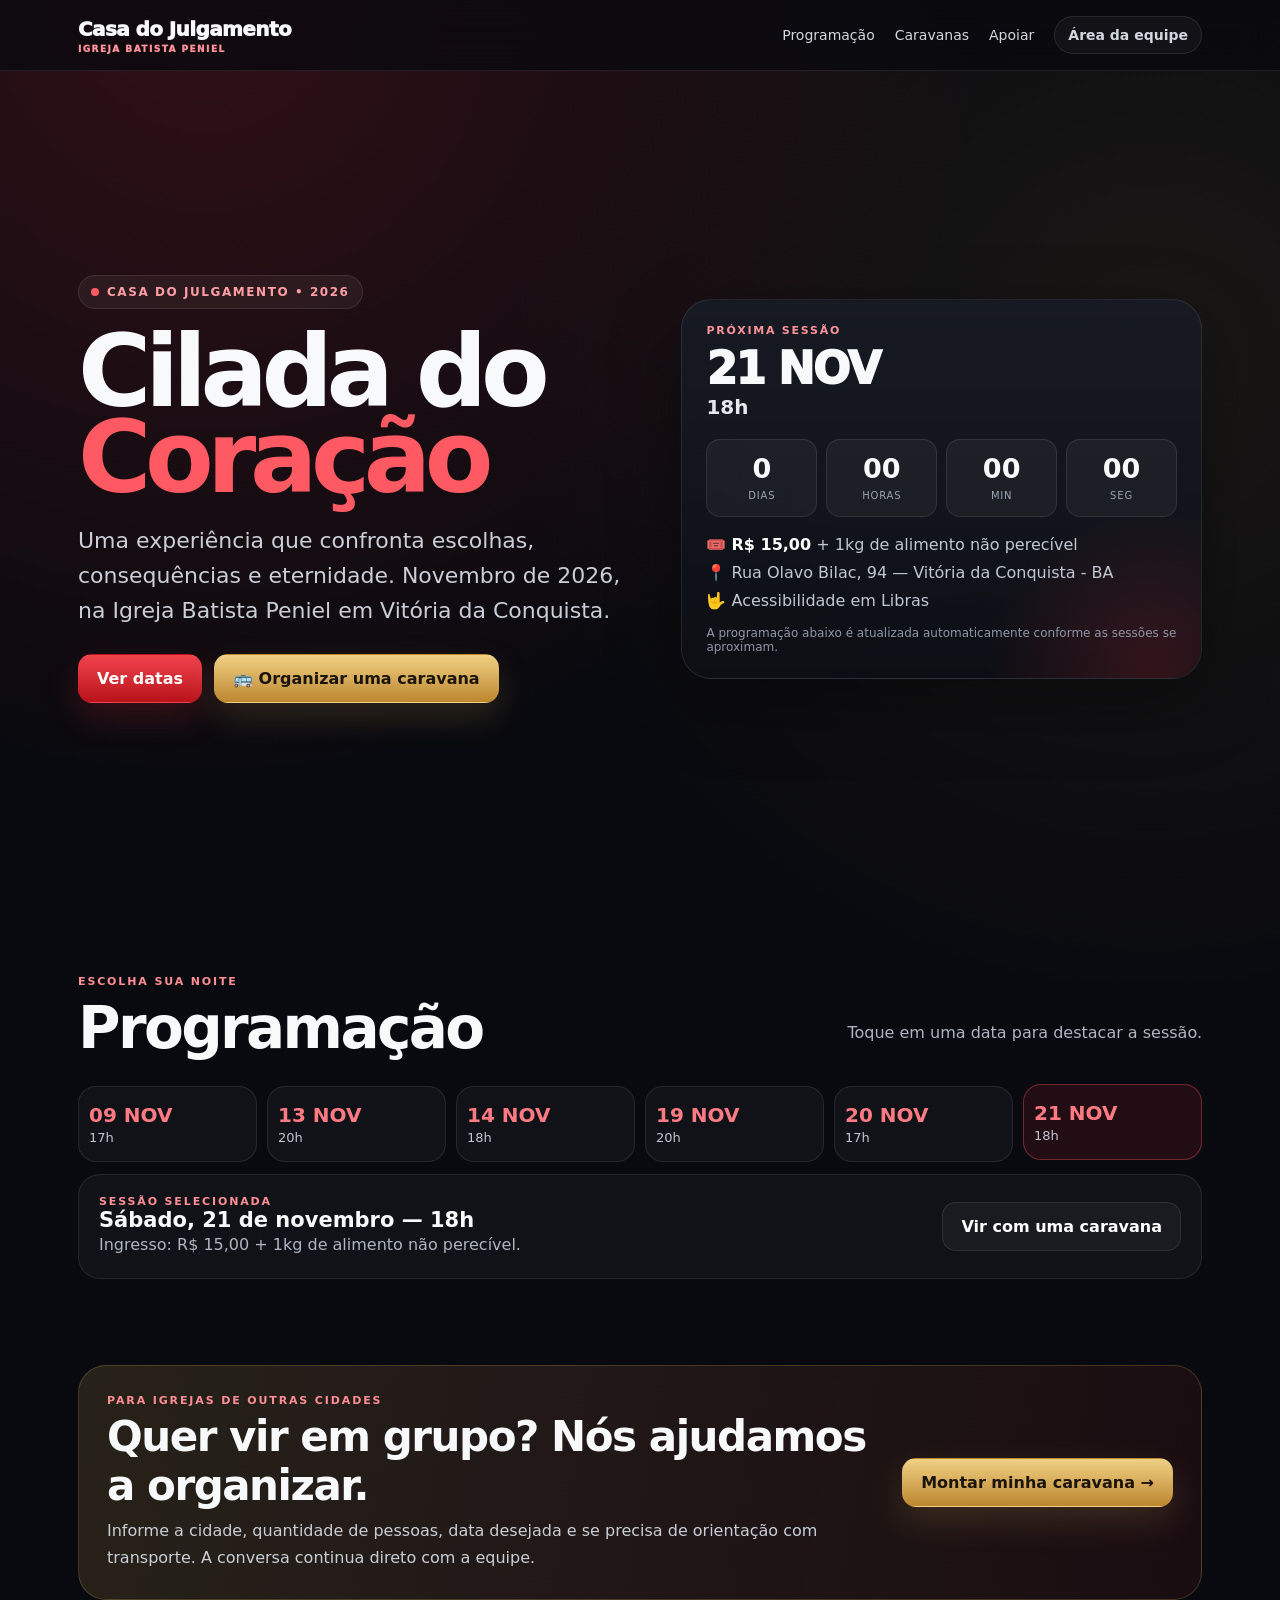
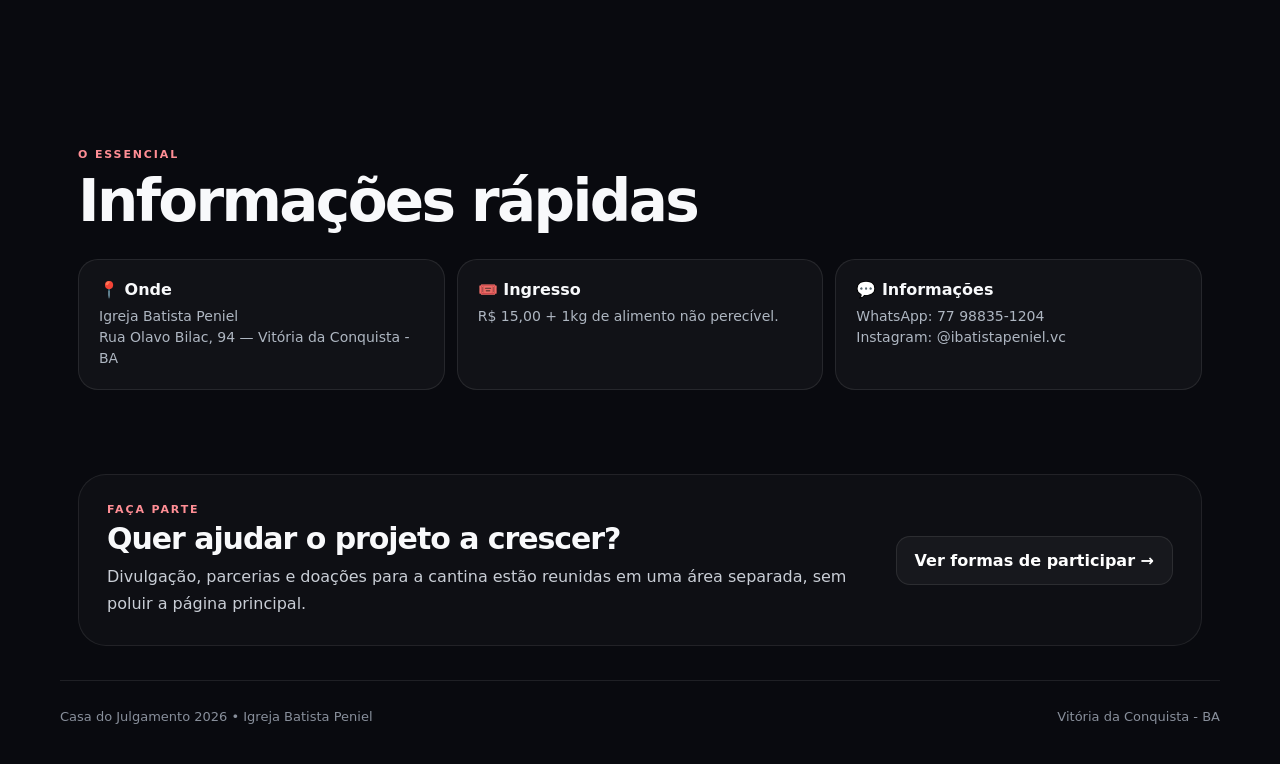
==== commit 159966ee: "Adiciona acesso discreto às áreas de apoio" ====
--- a/index.html
+++ b/index.html
@@ -121,7 +121,7 @@
     <div class="brand">Casa do Julgamento<small>Igreja Batista Peniel</small></div>
     <nav class="navlinks">
       <a href="#programacao">Programação</a>
-      <a href="/caravana">Caravanas</a>
+      <a href="/caravana">Caravanas</a><a href="/participar">Apoiar</a>
       <a class="admin-link" id="modeLink" href="?admin=1">Área da equipe</a>
     </nav>
   </div>
@@ -204,7 +204,7 @@
     </div>
   </section>
 
-  <div class="shell footer">
+  <section class="section" style="padding-top:10px;padding-bottom:34px"><div class="shell"><div class="caravan-banner" style="background:rgba(255,255,255,.025);border-color:rgba(255,255,255,.08)"><div><div class="eyebrow">FAÇA PARTE</div><h3 style="font-size:30px">Quer ajudar o projeto a crescer?</h3><p>Divulgação, parcerias e doações para a cantina estão reunidas em uma área separada, sem poluir a página principal.</p></div><a class="btn btn-dark" href="/participar">Ver formas de participar →</a></div></div></section><div class="shell footer">
     <span>Casa do Julgamento 2026 • Igreja Batista Peniel</span>
     <span>Vitória da Conquista - BA</span>
   </div>
